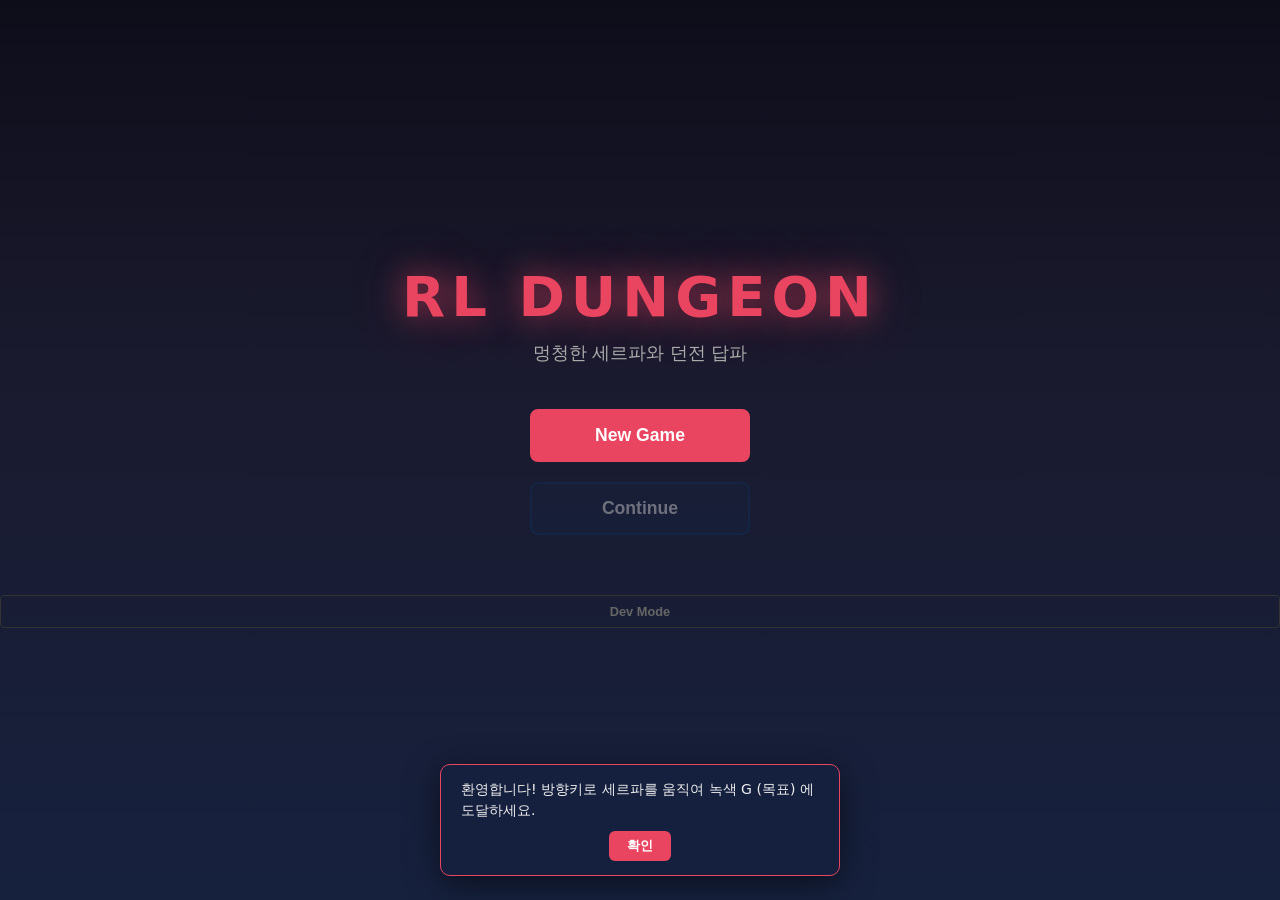
==== web/index.html @ acaccfd2 "Add B-201 mobile fit-to-screen + minimap (large dungeons ≥25) [reviewed] 모바일 (≤700px) 에서 캔버스 viewpor" ====
<!DOCTYPE html>
<html lang="ko">
<head>
    <meta charset="UTF-8">
    <meta name="viewport" content="width=device-width, initial-scale=1.0">
    <title>RL Dungeon - 강화학습 던전</title>
    <link rel="stylesheet" href="css/style.css">
</head>
<body>
    <!-- Title Screen -->
    <div id="screen-title" class="screen active">
        <div class="title-container">
            <div class="title-logo">RL DUNGEON</div>
            <p class="title-subtitle">멍청한 세르파와 던전 답파</p>
            <div class="title-buttons">
                <button id="btn-new-game" class="title-btn title-btn-primary">New Game</button>
                <button id="btn-continue" class="title-btn" disabled>Continue</button>
            </div>
            <button id="btn-dev-mode" class="title-btn-dev">Dev Mode</button>
        </div>
    </div>

    <!-- Guild Hall Screen -->
    <div id="screen-guild" class="screen">
        <div class="guild-container">
            <div class="guild-header">
                <div class="guild-header-top">
                    <span class="guild-title">RL Dungeon</span>
                    <span class="guild-run" id="guild-run">Run #1</span>
                </div>
                <div class="guild-resources">
                    <span class="guild-res guild-gold" id="guild-gold">800G</span>
                    <span class="guild-res guild-food" id="guild-food">50 Food</span>
                    <span class="guild-res guild-hp" id="guild-hp">HP 100/100</span>
                </div>
            </div>
            <nav class="guild-tabs">
                <button class="guild-tab active" data-gtab="quest">Quest</button>
                <button class="guild-tab" data-gtab="party">Party</button>
                <button class="guild-tab" data-gtab="shop">Shop</button>
                <button class="guild-tab" data-gtab="map">Map</button>
            </nav>
            <div class="guild-content">
                <div id="guild-tab-quest" class="guild-tab-panel active"></div>
                <div id="guild-tab-party" class="guild-tab-panel"></div>
                <div id="guild-tab-shop" class="guild-tab-panel"></div>
                <div id="guild-tab-map" class="guild-tab-panel"></div>
            </div>
        </div>
    </div>

    <!-- Dev Mode Screen (existing simulator UI) -->
    <div id="screen-dev" class="screen">
        <div class="container">
        <div class="dev-back-bar">
            <button id="btn-back-to-game" class="btn-back">Back to Game</button>
        </div>

        <header>
            <h1>RL Dungeon</h1>
            <p class="subtitle">강화학습 던전 탐험 — Dev Mode</p>
        </header>

        <nav class="mode-tabs">
            <button class="mode-tab active" data-mode="play">Play</button>
            <button class="mode-tab" data-mode="daily">오늘의 도전</button>
            <button class="mode-tab" data-mode="editor">Editor</button>
        </nav>

        <main>
            <div class="game-area">
                <div class="toast-container" id="toast-container"></div>

                <!-- T2B-2: per-run modifier band (daily-only for MVP) -->
                <div class="modifier-band" id="modifier-band" style="display:none;"></div>

                <canvas id="game-canvas"></canvas>

                <!-- B-201: minimap (mobile only, large dungeons ≥ 25 wide/tall) -->
                <div class="minimap-wrap" id="minimap-wrap" data-active="false">
                    <span class="minimap-label">미니맵</span>
                    <canvas id="minimap-canvas" width="120" height="120"></canvas>
                </div>

                <!-- Step-0 inline hint (B-004): shown until first dungeon clear -->
                <div class="step0-hint" id="step0-hint" style="display:none;">
                    방향키 / WASD 로 세르파를 움직여 녹색 G 에 도달.
                </div>

                <!-- Game Over Overlay -->
                <div class="game-over-overlay" id="game-over-overlay" style="display:none;">
                    <div class="game-over-box">
                        <div class="game-over-title">GAME OVER</div>
                        <div class="game-over-content">
                            <div class="game-over-cause" id="game-over-cause"></div>
                            <div class="game-over-stats" id="game-over-stats"></div>
                            <div class="game-over-note">Q-table is preserved. Your serpas remember everything.</div>
                        </div>
                        <button class="btn-new-run" id="btn-new-run">New Run</button>
                    </div>
                </div>

                <!-- Ending Overlay (C-3) -->
                <div class="ending-overlay" id="ending-overlay" style="display:none;">
                    <div class="ending-box">
                        <div class="ending-title">ALL DUNGEONS CLEARED!</div>
                        <div class="ending-stats" id="ending-stats"></div>
                        <div class="ending-note">Q-tables preserved. Can you beat your record?</div>
                        <button class="btn-new-game-plus" id="btn-new-game-plus">New Game+</button>
                    </div>
                </div>

                <!-- Briefing Overlay (Step 5) -->
                <div class="briefing-overlay" id="briefing-overlay" style="display:none;">
                    <div class="briefing-box">
                        <div class="briefing-title" id="briefing-title"></div>
                        <div class="briefing-chapter" id="briefing-chapter"></div>
                        <div class="briefing-details" id="briefing-details"></div>
                        <div class="briefing-hints" id="briefing-hints"></div>
                        <div class="briefing-provisions" id="briefing-provisions"></div>
                        <div class="briefing-buttons">
                            <button class="btn-briefing-back" id="btn-briefing-back">Back</button>
                            <button class="btn-briefing-deploy" id="btn-briefing-deploy">Deploy</button>
                        </div>
                    </div>
                </div>

                <!-- Map Choice Overlay (B-5) -->
                <div class="map-choice-overlay" id="map-choice-overlay" style="display:none;">
                    <div class="map-choice-box">
                        <div class="map-choice-title">FIRST CLEAR!</div>
                        <div class="map-choice-dungeon" id="map-choice-dungeon"></div>
                        <div class="map-choice-details" id="map-choice-details"></div>
                        <div class="map-choice-buttons">
                            <button class="btn-sell-map" id="btn-sell-map">Sell Map</button>
                            <button class="btn-keep-map" id="btn-keep-map">Keep Map</button>
                        </div>
                    </div>
                </div>

                <div class="dpad-container" id="dpad-container">
                    <div class="dpad">
                        <button class="dpad-btn dpad-up" data-action="0">&#9650;</button>
                        <button class="dpad-btn dpad-left" data-action="2">&#9664;</button>
                        <button class="dpad-btn dpad-center"></button>
                        <button class="dpad-btn dpad-right" data-action="3">&#9654;</button>
                        <button class="dpad-btn dpad-down" data-action="1">&#9660;</button>
                    </div>
                </div>

                <div class="game-ui">
                    <div class="food-warning" id="food-warning" style="display:none;">No food! Your serpa is starving!</div>
                    <div class="stats" id="stats-panel">
                        <div class="stat" data-priority="extra">
                            <span class="stat-label">Run</span>
                            <span class="stat-value run-value" id="run-text">#1</span>
                        </div>
                        <div class="stat" data-priority="core">
                            <span class="stat-label">Gold</span>
                            <span class="stat-value gold-value" id="gold-text">500</span>
                        </div>
                        <div class="stat" data-priority="extra" id="food-stat" style="display:none;">
                            <span class="stat-label">Food</span>
                            <span class="stat-value food-value" id="food-text">0</span>
                        </div>
                        <div class="stat" data-priority="core">
                            <span class="stat-label">HP</span>
                            <div class="hp-bar">
                                <div class="hp-fill" id="hp-fill"></div>
                            </div>
                            <span class="stat-value" id="hp-text">100/100</span>
                        </div>
                        <div class="stat" data-priority="core">
                            <span class="stat-label">Steps</span>
                            <span class="stat-value" id="steps-text">0</span>
                        </div>
                        <div class="stat" data-priority="extra">
                            <span class="stat-label">Reward</span>
                            <span class="stat-value" id="reward-text">0.0</span>
                        </div>
                        <div class="stat" data-priority="extra" id="clear-rate-stat" style="display:none;">
                            <span class="stat-label">Clear Rate</span>
                            <span class="stat-value" id="clear-rate-text">-</span>
                        </div>
                        <button type="button" class="stats-toggle" id="stats-toggle" aria-expanded="false">더보기</button>
                    </div>

                    <div class="message" id="message"></div>

                    <!-- B-106: 상시 success-rate sparkline (RL 양념의 시각 시그니처, D-4 근거 4) -->
                    <div class="sparkline-wrap" id="sparkline-wrap">
                        <span class="sparkline-label">학습 성공률</span>
                        <canvas id="sparkline-canvas" width="240" height="28"></canvas>
                        <span class="sparkline-value" id="sparkline-value">—</span>
                    </div>
                </div>
            </div>

            <div class="controls">
                <div class="control-section">
                    <h3>캐릭터</h3>
                    <div class="character-grid">
                        <button class="char-card active" data-char="qkun">
                            <span class="char-name">Q군</span>
                            <span class="char-algo">Q-Learning</span>
                        </button>
                        <button class="char-card" data-char="scout">
                            <span class="char-name">스카우트</span>
                            <span class="char-algo">Local Q</span>
                        </button>
                        <button class="char-card" data-char="sarsa">
                            <span class="char-name">사르사</span>
                            <span class="char-algo">SARSA</span>
                        </button>
                        <button class="char-card" data-char="monte">
                            <span class="char-name">몬테</span>
                            <span class="char-algo">Monte Carlo</span>
                        </button>
                        <button class="char-card" data-char="tracer">
                            <span class="char-name">트레이서</span>
                            <span class="char-algo">SARSA(λ)</span>
                        </button>
                        <button class="char-card" data-char="dyna">
                            <span class="char-name">다이나</span>
                            <span class="char-algo">Dyna-Q</span>
                        </button>
                        <button class="char-card" data-char="gradi">
                            <span class="char-name">그래디</span>
                            <span class="char-algo">REINFORCE</span>
                        </button>
                        <button class="char-card" data-char="critic">
                            <span class="char-name">크리틱</span>
                            <span class="char-algo">Actor-Critic</span>
                        </button>
                        <button class="char-card" data-char="qvkun">
                            <span class="char-name">QV군</span>
                            <span class="char-algo">QV-Learning</span>
                        </button>
                        <button class="char-card" data-char="acla">
                            <span class="char-name">아클라</span>
                            <span class="char-algo">ACLA</span>
                        </button>
                        <button class="char-card" data-char="ensemble">
                            <span class="char-name">앙상블</span>
                            <span class="char-algo">Ensemble</span>
                        </button>
                        <button class="char-card" data-char="exsa">
                            <span class="char-name">에크사</span>
                            <span class="char-algo">Exp SARSA</span>
                        </button>
                        <button class="char-card" data-char="doubleq">
                            <span class="char-name">더블Q</span>
                            <span class="char-algo">Double Q</span>
                        </button>
                        <button class="char-card" data-char="treeback">
                            <span class="char-name">트리백</span>
                            <span class="char-algo">Tree Backup</span>
                        </button>
                        <button class="char-card" data-char="sweeper">
                            <span class="char-name">스위퍼</span>
                            <span class="char-algo">Pri. Sweep</span>
                        </button>
                    </div>
                    <p class="character-desc" id="character-desc">
                        좌표를 외워서 학습합니다. 던전별 전문가.
                    </p>
                </div>

                <div class="control-section" id="stats-section">
                    <h3>세르파 현황</h3>
                    <div class="stats-list"></div>
                </div>

                <div class="control-section">
                    <h3>던전</h3>
                    <select id="dungeon-select" style="display:none;">
                        <option value="level_01_easy">Lv.1 Tutorial</option>
                        <option value="level_02_trap">Lv.2 First Trap</option>
                        <option value="level_03_maze">Lv.3 Maze</option>
                        <option value="level_04_pit">Lv.4 Pit Danger</option>
                        <option value="level_05_gold">Lv.5 Gold Rush</option>
                        <option value="level_06_risk">Lv.6 Risk & Reward</option>
                        <option value="level_07_gauntlet">Lv.7 Gauntlet</option>
                        <option value="level_08_deadly">Lv.8 Deadly Maze</option>
                        <option value="level_09_treasure">Lv.9 Treasure Hunt</option>
                        <option value="level_10_final">Lv.10 Final</option>
                        <option value="level_11_hp_test">Lv.11 HP Test</option>
                        <option value="level_12_hp_gauntlet">Lv.12 HP Gauntlet</option>
                        <option value="level_13_cliff">Lv.13 Cliff Walk</option>
                        <option value="level_14_long_hall">Lv.14 Long Hall</option>
                        <option value="level_15_multi_room">Lv.15 Multi Room</option>
                        <option value="level_16_open_field">Lv.16 Open Field</option>
                        <option value="level_17_two_paths">Lv.17 Two Paths</option>
                        <option value="level_18_dead_end">Lv.18 Dead End Labyrinth</option>
                        <option value="level_19_bridge">Lv.19 Narrow Bridge</option>
                        <option value="level_24_paper_maze">Lv.24 Paper Maze</option>
                        <option value="level_25_paper_hard">Lv.25 Paper Maze+</option>
                        <option value="level_26_frozen_lake">Lv.26 Frozen Lake ❄️</option>
                        <option value="level_27_ice_maze">Lv.27 Ice Maze ❄️</option>
                        <option value="level_28_frozen_cliff">Lv.28 Frozen Cliff ❄️</option>
                        <option value="level_29_big_maze">Lv.29 Big Maze (25×25)</option>
                        <option value="level_30_generated_cave">Lv.30 Cave (50×50)</option>
                        <option value="level_31_generated_rooms">Lv.31 Rooms (50×50)</option>
                    </select>
                    <div class="dungeon-map-container" id="dungeon-map"></div>
                    <button id="btn-reset">초기화 (R)</button>
                    <div class="hint-area" id="hint-area"></div>
                </div>

                <div class="control-section" id="provisions-section">
                    <h3>보급</h3>
                    <div class="provisions-controls">
                        <span class="speed-label">식량:</span>
                        <input type="number" id="food-amount" class="size-input" value="50" min="1" max="9999">
                        <span class="speed-label provisions-cost" id="food-cost">(50G)</span>
                        <button class="btn-small btn-buy-food" id="btn-buy-food">구매</button>
                    </div>
                    <div class="provisions-info" id="provisions-info"></div>
                    <div class="item-shop" id="item-shop">
                        <span class="speed-label">아이템:</span>
                        <button class="btn-small btn-buy-item" data-item="escape_rope">탈출 로프 100G</button>
                        <button class="btn-small btn-buy-item" data-item="defense_contract">방어 계약 150G</button>
                        <button class="btn-small btn-buy-item" data-item="trap_nullify">함정 무효 200G</button>
                    </div>
                    <div class="inventory-display" id="inventory-display"></div>
                </div>

                <div class="control-section" id="farming-section">
                    <h3>파밍</h3>
                    <div id="farming-list"></div>
                </div>

                <div class="control-section" id="training-section">
                    <h3>AI 학습</h3>
                    <div class="speed-buttons" id="speed-buttons">
                        <span class="speed-label">속도:</span>
                        <button class="btn-speed active" data-speed="1">1x</button>
                        <button class="btn-speed" data-speed="2">2x</button>
                        <button class="btn-speed" data-speed="3">3x</button>
                        <button class="btn-speed" data-speed="0">즉시</button>
                    </div>
                    <div class="train-mode-select">
                        <span class="speed-label">모드:</span>
                        <select id="train-mode">
                            <option value="until_success">성공까지</option>
                            <option value="continuous">계속</option>
                        </select>
                    </div>
                    <div class="train-buttons">
                        <button id="btn-start-train" class="btn-train">학습 시작</button>
                        <button id="btn-stop-train" class="btn-stop" disabled>정지</button>
                    </div>
                    <div class="train-progress" id="train-progress" style="display: none;">
                        <div class="progress-bar">
                            <div class="progress-fill" id="progress-fill"></div>
                        </div>
                        <div class="progress-text" id="progress-text">0%</div>
                    </div>
                    <div class="train-stats" id="train-stats"></div>
                </div>

                <div class="control-section" id="gamemode-section">
                    <h3>게임 모드</h3>
                    <label class="checkbox-label">
                        <input type="checkbox" id="fog-of-war" checked> 전장의 안개
                    </label>
                    <label class="checkbox-label">
                        <input type="checkbox" id="sound-toggle" checked> 소리
                    </label>
                </div>

                <div class="control-section" id="visualization-section">
                    <h3>시각화</h3>
                    <label class="checkbox-label">
                        <input type="checkbox" id="show-qvalues" checked> Q값 보기
                    </label>
                    <label class="checkbox-label">
                        <input type="checkbox" id="show-policy"> 정책 보기
                    </label>
                </div>

                <div class="control-section" id="controls-section">
                    <h3>조작</h3>
                    <div class="key-hints">
                        <span class="key">↑↓←→</span> 이동
                    </div>
                </div>

                <div class="control-section">
                    <h3>범례</h3>
                    <div class="legend">
                        <div class="legend-item"><span class="tile-preview start"></span> 시작</div>
                        <div class="legend-item"><span class="tile-preview goal"></span> 목표 (+100)</div>
                        <div class="legend-item"><span class="tile-preview trap"></span> 함정 (-10 HP)</div>
                        <div class="legend-item"><span class="tile-preview heal"></span> 회복 (+10 HP)</div>
                        <div class="legend-item"><span class="tile-preview pit"></span> 구덩이 (즉사)</div>
                        <div class="legend-item"><span class="tile-preview gold"></span> 골드 (+10)</div>
                        <div class="legend-item"><span class="tile-preview monster"></span> 몬스터 (-30 HP)</div>
                        <div class="legend-item"><span class="tile-preview wall"></span> 벽</div>
                    </div>
                </div>
            </div>

            <div class="controls editor-controls" id="editor-controls" style="display: none;">
                <nav class="editor-subtabs">
                    <button class="editor-subtab active" data-subtab="stage">Stage</button>
                    <button class="editor-subtab" data-subtab="dungeon">Dungeon</button>
                </nav>

                <!-- ===== Stage Panel (Tile Editor) ===== -->
                <div class="editor-panel" id="stage-panel">
                    <div class="control-section">
                        <h3>Grid Size</h3>
                        <div class="size-controls">
                            <label class="size-label">W: <input type="number" id="grid-width" class="size-input" value="7" min="3" max="25"></label>
                            <label class="size-label">H: <input type="number" id="grid-height" class="size-input" value="7" min="3" max="25"></label>
                            <button class="btn-small" id="btn-apply-size">Apply</button>
                        </div>
                    </div>

                    <div class="control-section">
                        <h3>Tile Palette</h3>
                        <div class="tile-palette" id="tile-palette">
                            <!-- Generated dynamically by JS -->
                        </div>
                    </div>

                    <div class="control-section">
                        <h3>Tools</h3>
                        <div class="tool-buttons">
                            <button class="btn-tool active" data-tool="brush">Brush</button>
                            <button class="btn-tool" data-tool="eraser">Eraser</button>
                            <button class="btn-tool" data-tool="fill">Fill</button>
                        </div>
                    </div>

                    <div class="control-section">
                        <h3>Actions</h3>
                        <div class="action-buttons">
                            <button class="btn-small btn-action" id="btn-undo">Undo</button>
                            <button class="btn-small btn-action" id="btn-redo">Redo</button>
                            <button class="btn-small btn-action" id="btn-clear">Clear</button>
                            <button class="btn-small btn-action btn-validate" id="btn-validate">Validate</button>
                        </div>
                    </div>

                    <div class="control-section">
                        <h3>Stage Library</h3>
                        <div class="save-controls">
                            <input type="text" id="dungeon-name-input" class="dungeon-name-input" placeholder="Stage name...">
                            <button class="btn-small btn-save" id="btn-save-dungeon">Save</button>
                        </div>
                        <div class="load-controls">
                            <select id="custom-dungeon-select">
                                <option value="">-- Select --</option>
                            </select>
                            <div class="load-buttons">
                                <button class="btn-small" id="btn-load-dungeon">Load</button>
                                <button class="btn-small btn-danger-small" id="btn-delete-dungeon">Delete</button>
                            </div>
                        </div>
                    </div>

                    <div class="control-section">
                        <button class="btn-play-dungeon" id="btn-play-dungeon">Play This Stage</button>
                    </div>

                    <div class="control-section" id="quick-test-section">
                        <h3>Quick Test</h3>
                        <div class="quick-test-char-select">
                            <span class="speed-label">Character:</span>
                            <select id="qt-character">
                                <option value="qkun">Q군 (Q-Learning)</option>
                                <option value="scout">스카우트 (Local Q)</option>
                                <option value="sarsa">사르사 (SARSA)</option>
                                <option value="monte">몬테 (Monte Carlo)</option>
                                <option value="tracer">트레이서 (SARSA(λ))</option>
                                <option value="dyna">다이나 (Dyna-Q)</option>
                                <option value="gradi">그래디 (REINFORCE)</option>
                                <option value="critic">크리틱 (Actor-Critic)</option>
                                <option value="qvkun">QV군 (QV-Learning)</option>
                                <option value="acla">아클라 (ACLA)</option>
                                <option value="ensemble">앙상블 (Ensemble)</option>
                                <option value="exsa">에크사 (Exp SARSA)</option>
                                <option value="doubleq">더블Q (Double Q)</option>
                                <option value="treeback">트리백 (Tree Backup)</option>
                                <option value="sweeper">스위퍼 (Pri. Sweep)</option>
                            </select>
                        </div>
                        <div class="quick-test-episodes">
                            <span class="speed-label">Episodes:</span>
                            <select id="qt-episodes">
                                <option value="500">500</option>
                                <option value="1000" selected>1000</option>
                                <option value="3000">3000</option>
                                <option value="5000">5000</option>
                            </select>
                        </div>
                        <div class="quick-test-buttons">
                            <button class="btn-train" id="btn-quick-test">Quick Test</button>
                            <button class="btn-stop" id="btn-quick-test-stop" disabled>Stop</button>
                        </div>
                        <div class="quick-test-progress" id="qt-progress" style="display: none;">
                            <div class="progress-bar">
                                <div class="progress-fill" id="qt-progress-fill"></div>
                            </div>
                            <div class="progress-text" id="qt-progress-text"></div>
                        </div>
                        <div class="quick-test-results" id="qt-results"></div>
                        <label class="checkbox-label">
                            <input type="checkbox" id="qt-show-policy"> Show learned policy
                        </label>
                    </div>

                    <div class="control-section">
                        <h3>Shortcuts</h3>
                        <div class="key-hints">
                            <span class="key">0-8</span> Select tile<br>
                            <span class="key">Ctrl+Z</span> Undo<br>
                            <span class="key">Ctrl+Y</span> Redo<br>
                            <span class="key">Right-click</span> Erase
                        </div>
                    </div>
                </div>

                <!-- ===== Dungeon Panel (Dungeon Composer) ===== -->
                <div class="editor-panel" id="dungeon-panel" style="display: none;">
                    <div class="control-section">
                        <h3>Dungeon Composer</h3>
                        <input type="text" id="dungeon-composer-name" class="dungeon-name-input" placeholder="Dungeon name...">
                    </div>

                    <div class="control-section">
                        <h3>Floors</h3>
                        <div id="dungeon-floor-list" class="dungeon-floor-list">
                            <!-- Dynamic floor slots -->
                        </div>
                        <button class="btn-small btn-add-floor" id="btn-add-floor">+ Add Floor</button>
                    </div>

                    <div class="control-section">
                        <h3>Rules</h3>
                        <label class="checkbox-label">
                            <input type="checkbox" id="dungeon-hp-carry" checked> HP Carry Over
                        </label>
                        <label class="checkbox-label">
                            <input type="checkbox" id="dungeon-gold-on-clear" checked> Gold on Clear Only
                        </label>
                    </div>

                    <div class="control-section">
                        <div class="save-controls">
                            <button class="btn-small btn-save" id="btn-save-dungeon-comp" style="width:100%">Save Dungeon</button>
                        </div>
                        <div class="load-controls">
                            <select id="dungeon-comp-select">
                                <option value="">-- Select Dungeon --</option>
                            </select>
                            <div class="load-buttons">
                                <button class="btn-small" id="btn-load-dungeon-comp">Load</button>
                                <button class="btn-small btn-danger-small" id="btn-delete-dungeon-comp">Delete</button>
                            </div>
                        </div>
                    </div>

                    <div class="control-section">
                        <button class="btn-play-dungeon" id="btn-play-dungeon-comp">Play This Dungeon</button>
                    </div>
                </div>

                <div class="control-section">
                    <div class="editor-message" id="editor-message"></div>
                </div>
            </div>

            <!-- T2B-1: Daily challenge mode panel -->
            <div class="controls daily-controls" id="daily-controls" style="display: none;">
                <div class="control-section daily-intro">
                    <h3>오늘의 도전</h3>
                    <div class="daily-meta">
                        <div class="daily-date-row">
                            <span class="daily-label">날짜</span>
                            <span class="daily-date" id="daily-date">—</span>
                        </div>
                        <div class="daily-seed-row">
                            <span class="daily-label">시드</span>
                            <span class="daily-seed" id="daily-seed">—</span>
                        </div>
                        <div class="daily-modifiers-row" id="daily-modifiers-row" style="display:none;">
                            <span class="daily-label">모디파이어</span>
                            <span class="daily-modifiers" id="daily-modifiers">—</span>
                        </div>
                        <!-- T2B-2: two_only character pool -->
                        <div class="daily-pool-row" id="daily-pool-row" style="display:none;">
                            <span class="daily-label">사용 가능</span>
                            <div class="daily-character-pool" id="daily-character-pool"></div>
                        </div>
                    </div>
                    <p class="daily-desc">매일 같은 시드. 어제의 자신과 겨룬다.</p>
                </div>

                <div class="control-section daily-actions">
                    <button id="btn-daily-start" class="btn-daily-start">도전</button>
                    <button id="btn-daily-retry" class="btn-daily-retry" style="display:none;">다시 도전</button>
                </div>

                <div class="control-section daily-yesterday" id="daily-yesterday" style="display:none;">
                    <h3>어제 기록</h3>
                    <div class="daily-yesterday-content" id="daily-yesterday-content">—</div>
                </div>

                <div class="control-section daily-today" id="daily-today" style="display:none;">
                    <h3>오늘 기록</h3>
                    <div class="daily-today-content" id="daily-today-content">—</div>
                </div>

                <div class="control-section daily-week" id="daily-week" style="display:none;">
                    <h3>최근 7일</h3>
                    <div class="daily-week-content" id="daily-week-content"></div>
                </div>
            </div>
        </main>

        <footer>
            <p>Arrow keys to move | R to reset | Reach the green goal!</p>
        </footer>
        </div>
    </div><!-- /screen-dev -->

    <script type="module" src="js/main.js"></script>
</body>
</html>
---- web/css/style.css ----
/* RL Dungeon - Styles */

* {
    margin: 0;
    padding: 0;
    box-sizing: border-box;
}

:root {
    --bg-primary: #1a1a2e;
    --bg-secondary: #16213e;
    --bg-tertiary: #0f3460;
    --accent: #e94560;
    --text-primary: #eee;
    --text-secondary: #aaa;
    --success: #4ade80;
    --warning: #fbbf24;
    --danger: #ef4444;
    --heal: #f472b6;
}

body {
    font-family: 'Segoe UI', system-ui, sans-serif;
    background: var(--bg-primary);
    color: var(--text-primary);
    min-height: 100vh;
}

.container {
    max-width: 1000px;
    margin: 0 auto;
    padding: 20px;
}

/* Header */
header {
    text-align: center;
    margin-bottom: 30px;
}

header h1 {
    font-size: 2.5rem;
    color: var(--accent);
    text-shadow: 0 0 20px rgba(233, 69, 96, 0.5);
}

.subtitle {
    color: var(--text-secondary);
    margin-top: 5px;
}

/* Main Layout */
main {
    display: flex;
    gap: 30px;
    flex-wrap: wrap;
    justify-content: center;
}

/* Game Area */
.game-area {
    position: relative;
    background: var(--bg-secondary);
    border-radius: 12px;
    padding: 20px;
    box-shadow: 0 4px 20px rgba(0, 0, 0, 0.3);
}

#game-canvas {
    display: block;
    background: #000;
    border-radius: 8px;
}

/* Game UI */
.game-ui {
    margin-top: 15px;
}

.stats {
    display: flex;
    gap: 20px;
    flex-wrap: wrap;
    align-items: center;
}

.stat {
    display: flex;
    align-items: center;
    gap: 8px;
}

/* B-204: mobile-only toggle for extra stats (Run / Reward / Food / Clear Rate).
   Desktop: button hidden, all stats shown. Mobile: only core stats (HP / Gold /
   Steps) shown by default; button reveals the rest. */
.stats-toggle {
    display: none;
    padding: 4px 10px;
    background: transparent;
    color: var(--text-secondary);
    border: 1px solid var(--border-color);
    border-radius: 4px;
    font-size: 0.85rem;
    cursor: pointer;
}
.stats-toggle:hover { color: var(--text-primary); }

.stat-label {
    color: var(--text-secondary);
    font-size: 0.9rem;
    min-width: 50px;
}

.stat-value {
    font-weight: bold;
    font-family: monospace;
    font-size: 1.1rem;
}

/* HP Bar */
.hp-bar {
    width: 100px;
    height: 12px;
    background: var(--bg-primary);
    border-radius: 6px;
    overflow: hidden;
}

.hp-fill {
    height: 100%;
    width: 100%;
    background: linear-gradient(90deg, var(--danger), var(--success));
    transition: width 0.3s ease;
}

/* Message */
.message {
    margin-top: 10px;
    padding: 8px 12px;
    background: var(--bg-tertiary);
    border-radius: 6px;
    font-size: 0.95rem;
    min-height: 36px;
    display: flex;
    align-items: center;
}

.message.success {
    background: rgba(74, 222, 128, 0.2);
    color: var(--success);
}

.message.danger {
    background: rgba(239, 68, 68, 0.2);
    color: var(--danger);
}

.message.warning {
    background: rgba(251, 191, 36, 0.2);
    color: var(--warning);
}

/* Controls Panel */
.controls {
    background: var(--bg-secondary);
    border-radius: 12px;
    padding: 20px;
    min-width: 200px;
    box-shadow: 0 4px 20px rgba(0, 0, 0, 0.3);
}

.control-section {
    margin-bottom: 20px;
}

.control-section:last-child {
    margin-bottom: 0;
}

.control-section h3 {
    color: var(--accent);
    font-size: 0.9rem;
    text-transform: uppercase;
    letter-spacing: 1px;
    margin-bottom: 10px;
}

/* Select & Button */
select, button {
    width: 100%;
    padding: 10px 12px;
    border: none;
    border-radius: 6px;
    font-size: 0.95rem;
    cursor: pointer;
    margin-bottom: 8px;
}

select {
    background: var(--bg-tertiary);
    color: var(--text-primary);
}

select option:disabled {
    color: #666;
    font-style: italic;
}

select option {
    padding: 8px;
}

button {
    background: var(--accent);
    color: white;
    font-weight: bold;
    transition: transform 0.1s, box-shadow 0.1s;
}

button:hover {
    transform: translateY(-2px);
    box-shadow: 0 4px 12px rgba(233, 69, 96, 0.4);
}

button:active {
    transform: translateY(0);
}

.btn-train {
    background: #3b82f6;
}

.btn-train:hover {
    box-shadow: 0 4px 12px rgba(59, 130, 246, 0.4);
}

.btn-secondary {
    background: var(--bg-tertiary);
    color: var(--text-primary);
}

.btn-secondary:hover:not(:disabled) {
    background: #1e3a5f;
    box-shadow: 0 4px 12px rgba(0, 0, 0, 0.3);
}

.btn-secondary:disabled {
    opacity: 0.5;
    cursor: not-allowed;
    transform: none;
}

/* Training Progress */
.train-progress {
    margin-top: 10px;
}

.progress-bar {
    width: 100%;
    height: 8px;
    background: var(--bg-primary);
    border-radius: 4px;
    overflow: hidden;
}

.progress-fill {
    height: 100%;
    width: 0%;
    background: linear-gradient(90deg, #3b82f6, #22c55e);
    transition: width 0.2s;
}

.progress-text {
    font-size: 0.8rem;
    color: var(--text-secondary);
    margin-top: 4px;
    text-align: center;
}

.train-stats {
    font-size: 0.8rem;
    color: var(--text-secondary);
    margin-top: 8px;
    line-height: 1.5;
}

/* Checkbox */
.checkbox-label {
    display: flex;
    align-items: center;
    gap: 8px;
    cursor: pointer;
    padding: 6px 0;
    font-size: 0.9rem;
    color: var(--text-secondary);
}

.checkbox-label input[type="checkbox"] {
    width: 16px;
    height: 16px;
    cursor: pointer;
}

.checkbox-label:hover {
    color: var(--text-primary);
}

/* Key Hints */
.key-hints {
    color: var(--text-secondary);
    font-size: 0.9rem;
}

.key {
    display: inline-block;
    background: var(--bg-tertiary);
    padding: 4px 8px;
    border-radius: 4px;
    font-family: monospace;
    margin-right: 5px;
}

/* Legend */
.legend {
    display: flex;
    flex-direction: column;
    gap: 8px;
}

.legend-item {
    display: flex;
    align-items: center;
    gap: 8px;
    font-size: 0.85rem;
    color: var(--text-secondary);
}

.tile-preview {
    width: 20px;
    height: 20px;
    border-radius: 4px;
}

.tile-preview.start { background: #3b82f6; }
.tile-preview.goal { background: #22c55e; }
.tile-preview.trap { background: #ef4444; }
.tile-preview.heal { background: #f472b6; }
.tile-preview.pit { background: #18181b; border: 1px solid #333; }
.tile-preview.gold { background: #fbbf24; }
.tile-preview.monster { background: #9333ea; }
.tile-preview.wall { background: #374151; }

/* Character Grid */
.character-grid {
    display: grid;
    grid-template-columns: 1fr 1fr;
    gap: 4px;
}

.char-card {
    display: flex;
    flex-direction: column;
    align-items: center;
    padding: 6px 4px;
    font-size: 0.75rem;
    background: var(--bg-tertiary);
    color: var(--text-secondary);
    margin-bottom: 0;
    border: 2px solid transparent;
    border-radius: 6px;
    cursor: pointer;
    transition: background 0.15s, border-color 0.15s, color 0.15s;
    min-height: 44px;
}

.char-card .char-name {
    font-weight: bold;
    font-size: 0.8rem;
    line-height: 1.2;
}

.char-card .char-algo {
    font-size: 0.65rem;
    opacity: 0.7;
    margin-top: 1px;
}

.char-card.active {
    background: var(--accent);
    color: white;
    border-color: #ff6b81;
}

.char-card.active .char-algo {
    opacity: 0.9;
}

.char-card:hover {
    transform: none;
    box-shadow: none;
    background: #1e3a5f;
    color: var(--text-primary);
}

.char-card.active:hover {
    background: #d63851;
}

.character-desc {
    font-size: 0.8rem;
    color: var(--text-secondary);
    margin-top: 8px;
    line-height: 1.4;
    font-style: italic;
}

/* Gold display */
.gold-value {
    color: #fbbf24 !important;
    text-shadow: 0 0 8px rgba(251, 191, 36, 0.5);
}

/* Footer */
footer {
    text-align: center;
    margin-top: 30px;
    color: var(--text-secondary);
    font-size: 0.9rem;
}

/* Speed Buttons */
.speed-buttons {
    display: flex;
    align-items: center;
    gap: 4px;
    margin-bottom: 8px;
    flex-wrap: wrap;
}

.speed-label {
    color: var(--text-secondary);
    font-size: 0.85rem;
    margin-right: 4px;
}

.btn-speed {
    width: auto;
    padding: 5px 10px;
    font-size: 0.8rem;
    background: var(--bg-tertiary);
    color: var(--text-secondary);
    margin-bottom: 0;
    border: 1px solid transparent;
}

.btn-speed.active {
    background: #3b82f6;
    color: white;
    border-color: #60a5fa;
}

.btn-speed:hover {
    transform: none;
    box-shadow: none;
    background: #1e3a5f;
    color: var(--text-primary);
}

.btn-speed.active:hover {
    background: #2563eb;
}

/* Train Mode Select */
.train-mode-select {
    display: flex;
    align-items: center;
    gap: 4px;
    margin-bottom: 8px;
}

.train-mode-select select {
    flex: 1;
    margin-bottom: 0;
    padding: 5px 8px;
    font-size: 0.85rem;
}

/* Train Buttons */
.train-buttons {
    display: flex;
    gap: 6px;
}

.train-buttons button {
    flex: 1;
    margin-bottom: 0;
}

.btn-stop {
    background: #dc2626;
    color: white;
    font-weight: bold;
}

.btn-stop:hover:not(:disabled) {
    box-shadow: 0 4px 12px rgba(220, 38, 38, 0.4);
}

.btn-stop:disabled {
    opacity: 0.5;
    cursor: not-allowed;
    transform: none;
}

/* D-Pad */
.dpad-container {
    display: none;
    justify-content: center;
    margin-top: 12px;
}

.dpad {
    display: grid;
    grid-template-columns: 50px 50px 50px;
    grid-template-rows: 50px 50px 50px;
    gap: 4px;
}

.dpad-btn {
    width: 50px;
    height: 50px;
    padding: 0;
    margin: 0;
    display: flex;
    align-items: center;
    justify-content: center;
    font-size: 1.4rem;
    background: var(--bg-tertiary);
    color: var(--text-primary);
    border: 1px solid #334155;
    border-radius: 8px;
    user-select: none;
    -webkit-user-select: none;
    touch-action: manipulation;
}

.dpad-btn:hover {
    transform: none;
    box-shadow: none;
}

.dpad-btn:active {
    background: var(--accent);
    transform: scale(0.95);
}

.dpad-center {
    background: transparent;
    border: none;
    cursor: default;
}

.dpad-center:active {
    background: transparent;
    transform: none;
}

.dpad-up    { grid-column: 2; grid-row: 1; }
.dpad-left  { grid-column: 1; grid-row: 2; }
.dpad-center{ grid-column: 2; grid-row: 2; }
.dpad-right { grid-column: 3; grid-row: 2; }
.dpad-down  { grid-column: 2; grid-row: 3; }

/* Responsive */
@media (max-width: 700px) {
    main {
        flex-direction: column;
        align-items: center;
    }

    .controls {
        width: 100%;
        max-width: 400px;
    }

    .dpad-container {
        display: flex;
    }

    /* B-204: collapse extra stats by default on mobile */
    .stats:not(.expanded) .stat[data-priority="extra"] { display: none; }
    .stats-toggle { display: inline-block; }

    /* B-201: fit canvas to viewport. min-width:0 unlocks flex shrink past
       canvas intrinsic width; box-sizing keeps padding inside max-width. */
    .game-area {
        max-width: 100%;
        min-width: 0;
        box-sizing: border-box;
    }
    #game-canvas {
        max-width: 100%;
        height: auto;
    }

    /* B-201: minimap revealed when JS marks the wrap active (large dungeons) */
    .minimap-wrap[data-active="true"] { display: inline-flex; }
}

/* B-201: minimap default state (hidden on desktop and small dungeons) */
.minimap-wrap {
    display: none;
    align-items: center;
    gap: 8px;
    margin-top: 10px;
    padding: 6px 10px;
    background: var(--bg-tertiary, #1a1a1a);
    border-radius: 6px;
}
.minimap-label {
    color: var(--text-secondary);
    font-size: 0.85rem;
}
#minimap-canvas {
    display: block;
    background: #000;
    border-radius: 4px;
    image-rendering: pixelated;
}

/* Also show D-pad on touch devices */
@media (pointer: coarse) {
    .dpad-container {
        display: flex;
    }
}

/* ========== Mode Tabs ========== */
.mode-tabs {
    display: flex;
    justify-content: center;
    gap: 0;
    margin-bottom: 20px;
}

.mode-tab {
    width: auto;
    padding: 10px 32px;
    font-size: 1rem;
    font-weight: bold;
    background: var(--bg-tertiary);
    color: var(--text-secondary);
    border: 2px solid #334155;
    margin-bottom: 0;
    cursor: pointer;
    transition: background 0.15s, color 0.15s;
}

.mode-tab:first-child {
    border-radius: 8px 0 0 8px;
    border-right: 1px solid #334155;
}

.mode-tab:last-child {
    border-radius: 0 8px 8px 0;
    border-left: 1px solid #334155;
}

.mode-tab.active {
    background: var(--accent);
    color: white;
    border-color: var(--accent);
}

.mode-tab:hover {
    transform: none;
    box-shadow: none;
    background: #1e3a5f;
    color: var(--text-primary);
}

.mode-tab.active:hover {
    background: #d63851;
}

/* ========== Editor Mode Toggle ========== */
body.editor-mode .game-ui,
body.editor-mode .dpad-container {
    display: none !important;
}

/* ========== Editor Controls ========== */
.editor-controls .control-section {
    margin-bottom: 16px;
}

/* Grid Size */
.size-controls {
    display: flex;
    align-items: center;
    gap: 8px;
    flex-wrap: wrap;
}

.size-label {
    display: flex;
    align-items: center;
    gap: 4px;
    font-size: 0.85rem;
    color: var(--text-secondary);
}

.size-input {
    width: 54px;
    padding: 5px 6px;
    background: var(--bg-tertiary);
    color: var(--text-primary);
    border: 1px solid #334155;
    border-radius: 4px;
    font-size: 0.9rem;
    text-align: center;
}

.size-input:focus {
    outline: none;
    border-color: var(--accent);
}

/* Tile Palette */
.tile-palette {
    display: grid;
    grid-template-columns: 1fr 1fr 1fr;
    gap: 4px;
}

.palette-tile {
    display: flex;
    align-items: center;
    gap: 6px;
    padding: 6px 8px;
    background: var(--bg-tertiary);
    border: 2px solid transparent;
    border-radius: 6px;
    cursor: pointer;
    font-size: 0.72rem;
    color: var(--text-secondary);
    margin-bottom: 0;
    min-height: 36px;
    transition: border-color 0.15s, background 0.15s;
}

.palette-tile:hover {
    transform: none;
    box-shadow: none;
    background: #1e3a5f;
    color: var(--text-primary);
}

.palette-tile.active {
    border-color: var(--accent);
    background: rgba(233, 69, 96, 0.15);
    color: var(--text-primary);
}

.palette-color {
    width: 16px;
    height: 16px;
    border-radius: 3px;
    flex-shrink: 0;
}

.palette-label {
    white-space: nowrap;
    overflow: hidden;
    text-overflow: ellipsis;
}

/* Tool Buttons */
.tool-buttons {
    display: flex;
    gap: 4px;
}

.btn-tool {
    flex: 1;
    padding: 7px 6px;
    font-size: 0.8rem;
    background: var(--bg-tertiary);
    color: var(--text-secondary);
    margin-bottom: 0;
    border: 1px solid transparent;
}

.btn-tool.active {
    background: #3b82f6;
    color: white;
    border-color: #60a5fa;
}

.btn-tool:hover {
    transform: none;
    box-shadow: none;
    background: #1e3a5f;
    color: var(--text-primary);
}

.btn-tool.active:hover {
    background: #2563eb;
}

/* Action Buttons */
.action-buttons {
    display: grid;
    grid-template-columns: 1fr 1fr;
    gap: 4px;
}

.btn-small {
    width: auto;
    padding: 6px 10px;
    font-size: 0.8rem;
    background: var(--bg-tertiary);
    color: var(--text-secondary);
    margin-bottom: 0;
    border: 1px solid #334155;
}

.btn-small:hover {
    transform: none;
    box-shadow: none;
    background: #1e3a5f;
    color: var(--text-primary);
}

.btn-validate {
    background: #3b82f6;
    color: white;
    border-color: #3b82f6;
}

.btn-validate:hover {
    background: #2563eb;
}

/* Save / Load */
.save-controls {
    display: flex;
    gap: 4px;
    margin-bottom: 8px;
}

.dungeon-name-input {
    flex: 1;
    padding: 6px 8px;
    background: var(--bg-tertiary);
    color: var(--text-primary);
    border: 1px solid #334155;
    border-radius: 4px;
    font-size: 0.85rem;
}

.dungeon-name-input:focus {
    outline: none;
    border-color: var(--accent);
}

.btn-save {
    background: var(--success);
    color: #000;
    border-color: var(--success);
    font-weight: bold;
}

.btn-save:hover {
    background: #22b060;
    box-shadow: none;
    transform: none;
}

.load-controls select {
    margin-bottom: 6px;
}

.load-buttons {
    display: flex;
    gap: 4px;
}

.load-buttons button {
    flex: 1;
}

.btn-danger-small {
    background: var(--danger) !important;
    color: white !important;
    border-color: var(--danger) !important;
}

.btn-danger-small:hover {
    background: #dc2626 !important;
    transform: none;
    box-shadow: none;
}

/* Play Dungeon Button */
.btn-play-dungeon {
    background: linear-gradient(135deg, #22c55e, #16a34a);
    color: white;
    font-weight: bold;
    font-size: 1rem;
    padding: 12px;
    border: none;
    border-radius: 8px;
    width: 100%;
    letter-spacing: 0.5px;
}

.btn-play-dungeon:hover {
    transform: translateY(-1px);
    box-shadow: 0 4px 16px rgba(34, 197, 94, 0.4);
}

/* Editor Message */
.editor-message {
    min-height: 20px;
    padding: 6px 10px;
    border-radius: 6px;
    font-size: 0.85rem;
    line-height: 1.4;
}

.editor-message.success {
    background: rgba(74, 222, 128, 0.15);
    color: var(--success);
}

.editor-message.danger {
    background: rgba(239, 68, 68, 0.15);
    color: var(--danger);
}

.editor-message.warning {
    background: rgba(251, 191, 36, 0.15);
    color: var(--warning);
}

.editor-message.info {
    background: rgba(59, 130, 246, 0.15);
    color: #60a5fa;
}

/* Quick Test */
.quick-test-char-select, .quick-test-episodes { display: flex; align-items: center; gap: 4px; margin-bottom: 8px; }
.quick-test-char-select select, .quick-test-episodes select { flex: 1; margin-bottom: 0; padding: 5px 8px; font-size: 0.85rem; }
.quick-test-buttons { display: flex; gap: 6px; }
.quick-test-buttons button { flex: 1; margin-bottom: 0; }
.quick-test-progress { margin-top: 8px; }
.quick-test-results { font-size: 0.85rem; margin-top: 8px; line-height: 1.4; }
.quick-test-results.success { color: var(--success); }
.quick-test-results.warning { color: var(--warning); }
.quick-test-results.danger { color: var(--danger); }

/* ========== Editor Sub-tabs ========== */
.editor-subtabs {
    display: flex;
    gap: 0;
    margin-bottom: 12px;
}

.editor-subtab {
    flex: 1;
    padding: 7px 0;
    font-size: 0.85rem;
    font-weight: bold;
    background: var(--bg-tertiary);
    color: var(--text-secondary);
    border: 1px solid #334155;
    cursor: pointer;
    transition: background 0.15s, color 0.15s;
    margin-bottom: 0;
}

.editor-subtab:first-child {
    border-radius: 6px 0 0 6px;
    border-right: none;
}

.editor-subtab:last-child {
    border-radius: 0 6px 6px 0;
}

.editor-subtab.active {
    background: var(--accent);
    color: white;
    border-color: var(--accent);
}

.editor-subtab:hover {
    transform: none;
    box-shadow: none;
    background: #1e3a5f;
    color: var(--text-primary);
}

.editor-subtab.active:hover {
    background: #d63851;
}

/* ========== Dungeon Composer ========== */
.dungeon-floor-list {
    display: flex;
    flex-direction: column;
    gap: 8px;
    margin-bottom: 8px;
}

.floor-slot {
    background: var(--bg-tertiary);
    border: 1px solid #334155;
    border-radius: 6px;
    padding: 8px;
    cursor: pointer;
    transition: border-color 0.15s;
}

.floor-slot:hover {
    border-color: #4a6380;
}

.floor-slot.selected {
    border-color: var(--accent);
    box-shadow: 0 0 0 1px var(--accent);
}

.floor-header {
    display: flex;
    justify-content: space-between;
    align-items: center;
    margin-bottom: 6px;
}

.floor-label {
    font-size: 0.8rem;
    font-weight: bold;
    color: var(--text-secondary);
}

.btn-remove-floor {
    background: none;
    border: none;
    color: var(--danger);
    font-size: 1rem;
    cursor: pointer;
    padding: 0 4px;
    line-height: 1;
    opacity: 0.6;
}

.btn-remove-floor:hover {
    opacity: 1;
    transform: none;
    box-shadow: none;
}

.floor-stage-select {
    width: 100%;
    padding: 4px 6px;
    font-size: 0.8rem;
    background: var(--bg-secondary);
    color: var(--text-primary);
    border: 1px solid #334155;
    border-radius: 4px;
}

.btn-add-floor {
    width: 100%;
    padding: 6px;
    font-size: 0.8rem;
    background: var(--bg-tertiary);
    color: var(--text-secondary);
    border: 1px dashed #4a6380;
    border-radius: 6px;
    cursor: pointer;
    transition: background 0.15s, color 0.15s, border-color 0.15s;
}

.btn-add-floor:hover {
    background: #1e3a5f;
    color: var(--text-primary);
    border-color: var(--accent);
    transform: none;
    box-shadow: none;
}

/* Variant system */
.floor-variant-row {
    display: flex;
    gap: 4px;
    align-items: center;
    margin-top: 4px;
}
.floor-variant-row .floor-stage-select {
    flex: 1;
}
.btn-remove-variant {
    width: 24px;
    height: 24px;
    padding: 0;
    font-size: 0.9rem;
    line-height: 1;
    background: transparent;
    color: #ef4444;
    border: 1px solid #ef4444;
    border-radius: 4px;
    cursor: pointer;
    flex-shrink: 0;
}
.btn-remove-variant:hover {
    background: rgba(239, 68, 68, 0.2);
    transform: none;
    box-shadow: none;
}
.btn-add-variant {
    width: 100%;
    padding: 3px;
    font-size: 0.7rem;
    background: transparent;
    color: #a78bfa;
    border: 1px dashed #a78bfa;
    border-radius: 4px;
    cursor: pointer;
    margin-top: 4px;
}
.btn-add-variant:hover {
    background: rgba(167, 139, 250, 0.1);
    transform: none;
    box-shadow: none;
}
.variant-badge {
    font-size: 0.65rem;
    background: #a78bfa;
    color: #1a1a2e;
    padding: 1px 5px;
    border-radius: 8px;
    margin-left: 4px;
    font-weight: bold;
}

.dungeon-floor-empty {
    text-align: center;
    color: var(--text-secondary);
    font-size: 0.8rem;
    padding: 12px;
    opacity: 0.6;
}

/* ========== Roguelike: Game Over Overlay ========== */
.game-over-overlay {
    position: absolute;
    inset: 0;
    background: rgba(0, 0, 0, 0.85);
    display: flex;
    align-items: center;
    justify-content: center;
    z-index: 100;
    border-radius: 12px;
}

.game-over-box {
    text-align: center;
    padding: 30px 40px;
    max-width: 360px;
}

.game-over-title {
    font-size: 2.2rem;
    font-weight: bold;
    color: var(--danger);
    text-shadow: 0 0 20px rgba(239, 68, 68, 0.6);
    margin-bottom: 16px;
}

.game-over-cause {
    font-size: 1rem;
    color: var(--text-primary);
    margin-bottom: 12px;
}

.game-over-stats {
    font-size: 0.85rem;
    color: var(--text-secondary);
    line-height: 1.6;
    margin-bottom: 16px;
}

.game-over-note {
    font-size: 0.75rem;
    color: var(--text-secondary);
    opacity: 0.7;
    font-style: italic;
    margin-bottom: 20px;
}

.btn-new-run {
    background: var(--accent);
    color: white;
    font-weight: bold;
    font-size: 1.1rem;
    padding: 12px 32px;
    border: none;
    border-radius: 8px;
    cursor: pointer;
    width: auto;
}

.btn-new-run:hover {
    transform: translateY(-2px);
    box-shadow: 0 4px 16px rgba(233, 69, 96, 0.5);
}

/* ========== Roguelike: Character Lock/Hidden ========== */
.char-card.locked {
    opacity: 0.45;
    position: relative;
}

.char-card.locked .char-name::before {
    content: '\1F512 ';
    font-size: 0.7rem;
}

.char-card.locked:hover {
    opacity: 0.7;
    background: #1e3a5f;
}

.char-card.char-hidden {
    display: none;
}

/* ========== Roguelike: Food & Run Display ========== */
.food-value {
    color: #a3e635 !important;
    text-shadow: 0 0 8px rgba(163, 230, 53, 0.4);
}

.run-value {
    color: #c084fc !important;
    text-shadow: 0 0 8px rgba(192, 132, 252, 0.3);
}

/* ========== Roguelike: Provisions ========== */
.provisions-controls {
    display: flex;
    align-items: center;
    gap: 6px;
    flex-wrap: wrap;
}

.provisions-controls .size-input {
    width: 60px;
}

.provisions-cost {
    font-size: 0.8rem;
    color: var(--warning);
    min-width: 40px;
}

.btn-buy-food {
    background: #65a30d !important;
    color: white !important;
    border-color: #65a30d !important;
    font-weight: bold;
}

.btn-buy-food:hover {
    background: #4d7c0f !important;
    transform: none;
    box-shadow: none;
}

.provisions-info {
    font-size: 0.8rem;
    color: var(--text-secondary);
    margin-top: 6px;
    line-height: 1.4;
}

/* ========== B-5: Map Choice Overlay ========== */
.map-choice-overlay {
    position: absolute;
    inset: 0;
    background: rgba(0, 0, 0, 0.88);
    display: flex;
    align-items: center;
    justify-content: center;
    z-index: 100;
    border-radius: 12px;
}

.map-choice-box {
    text-align: center;
    padding: 28px 36px;
    max-width: 380px;
}

.map-choice-title {
    font-size: 2rem;
    font-weight: bold;
    color: var(--success);
    text-shadow: 0 0 20px rgba(74, 222, 128, 0.6);
    margin-bottom: 12px;
}

.map-choice-dungeon {
    font-size: 1.1rem;
    color: var(--text-primary);
    margin-bottom: 10px;
}

.map-choice-details {
    font-size: 0.85rem;
    color: var(--text-secondary);
    line-height: 1.7;
    margin-bottom: 18px;
}

.map-unlock-msg {
    color: #a78bfa;
    font-weight: bold;
    margin-bottom: 6px;
}

.map-choice-buttons {
    display: flex;
    gap: 10px;
    justify-content: center;
}

.btn-sell-map {
    background: var(--warning);
    color: #000;
    font-weight: bold;
    font-size: 1rem;
    padding: 10px 24px;
    border: none;
    border-radius: 8px;
    cursor: pointer;
    width: auto;
}

.btn-sell-map:hover {
    transform: translateY(-2px);
    box-shadow: 0 4px 12px rgba(251, 191, 36, 0.5);
}

.btn-keep-map {
    background: #3b82f6;
    color: white;
    font-weight: bold;
    font-size: 1rem;
    padding: 10px 24px;
    border: none;
    border-radius: 8px;
    cursor: pointer;
    width: auto;
}

.btn-keep-map:hover {
    transform: translateY(-2px);
    box-shadow: 0 4px 12px rgba(59, 130, 246, 0.5);
}

/* ========== B-3: Serpa Stats ========== */
.stats-list {
    display: flex;
    flex-direction: column;
    gap: 4px;
}

.stat-row {
    display: flex;
    align-items: center;
    gap: 6px;
    padding: 4px 6px;
    background: var(--bg-tertiary);
    border-radius: 4px;
    font-size: 0.78rem;
    flex-wrap: wrap;
}

.stat-char-name {
    font-weight: bold;
    color: var(--text-primary);
    min-width: 80px;
}

.stat-char-details {
    color: var(--text-secondary);
    flex: 1;
}

.stat-max {
    color: var(--success);
    font-weight: bold;
    font-size: 0.7rem;
}

.farming-tag {
    color: #a3e635;
    font-size: 0.7rem;
}

.btn-upgrade {
    background: #7c3aed !important;
    color: white !important;
    border-color: #7c3aed !important;
    font-weight: bold;
    font-size: 0.7rem;
    padding: 3px 8px;
}

.btn-upgrade:hover:not(:disabled) {
    background: #6d28d9 !important;
    transform: none;
    box-shadow: none;
}

.btn-upgrade:disabled {
    opacity: 0.4;
    cursor: not-allowed;
    transform: none;
}

/* ========== B-4: Farming ========== */
.farming-empty {
    font-size: 0.8rem;
    color: var(--text-secondary);
    opacity: 0.6;
    padding: 4px;
}

.farming-row {
    padding: 6px;
    background: var(--bg-tertiary);
    border-radius: 6px;
    margin-bottom: 6px;
}

.farming-info {
    display: flex;
    justify-content: space-between;
    align-items: center;
    margin-bottom: 4px;
}

.farming-dungeon {
    font-size: 0.8rem;
    font-weight: bold;
    color: var(--text-primary);
}

.farming-steps {
    font-size: 0.72rem;
    color: var(--text-secondary);
}

.farming-controls {
    display: flex;
    gap: 4px;
    align-items: center;
}

.farming-char-select {
    flex: 1;
    padding: 4px 6px;
    font-size: 0.78rem;
    background: var(--bg-secondary);
    color: var(--text-primary);
    border: 1px solid #334155;
    border-radius: 4px;
    margin-bottom: 0;
}

.btn-farm {
    background: #65a30d !important;
    color: white !important;
    border-color: #65a30d !important;
    font-weight: bold;
    font-size: 0.72rem;
    padding: 4px 8px;
    white-space: nowrap;
}

.btn-farm:hover:not(:disabled) {
    background: #4d7c0f !important;
    transform: none;
    box-shadow: none;
}

.btn-farm:disabled {
    opacity: 0.4;
    cursor: not-allowed;
    transform: none;
}

.btn-unassign {
    background: var(--danger) !important;
    color: white !important;
    font-weight: bold;
    font-size: 0.72rem;
    padding: 4px 6px;
    width: auto;
}

.btn-unassign:hover {
    background: #dc2626 !important;
    transform: none;
    box-shadow: none;
}

/* ========== B-6: Hints ========== */
.hint-row {
    display: flex;
    align-items: center;
    gap: 6px;
    padding: 4px 0;
    font-size: 0.82rem;
}

.hint-text {
    color: #a78bfa;
    font-style: italic;
}

.hint-hidden {
    color: var(--text-secondary);
    opacity: 0.5;
}

.btn-hint {
    background: #7c3aed !important;
    color: white !important;
    font-size: 0.72rem;
    padding: 3px 8px;
    width: auto;
    margin-bottom: 0;
}

.btn-hint:hover:not(:disabled) {
    background: #6d28d9 !important;
    transform: none;
    box-shadow: none;
}

.btn-hint:disabled {
    opacity: 0.4;
    cursor: not-allowed;
    transform: none;
}

/* ========== C-3: Ending Overlay ========== */
.ending-overlay {
    position: absolute;
    inset: 0;
    background: rgba(0, 0, 0, 0.9);
    display: flex;
    align-items: center;
    justify-content: center;
    z-index: 100;
    border-radius: 12px;
}

.ending-box {
    text-align: center;
    padding: 30px 40px;
    max-width: 400px;
}

.ending-title {
    font-size: 2rem;
    font-weight: bold;
    color: #fbbf24;
    text-shadow: 0 0 20px rgba(251, 191, 36, 0.6);
    margin-bottom: 16px;
}

.ending-stats {
    font-size: 0.85rem;
    color: var(--text-secondary);
    line-height: 1.8;
    margin-bottom: 16px;
}

.ending-note {
    font-size: 0.75rem;
    color: var(--text-secondary);
    opacity: 0.7;
    font-style: italic;
    margin-bottom: 20px;
}

.btn-new-game-plus {
    background: linear-gradient(135deg, #fbbf24, #f59e0b);
    color: #000;
    font-weight: bold;
    font-size: 1.1rem;
    padding: 12px 32px;
    border: none;
    border-radius: 8px;
    cursor: pointer;
    width: auto;
}

.btn-new-game-plus:hover {
    transform: translateY(-2px);
    box-shadow: 0 4px 16px rgba(251, 191, 36, 0.5);
}

/* ========== C-2: Chapter Join Message ========== */
.chapter-join-msg {
    color: #a78bfa;
    font-weight: bold;
    margin-top: 4px;
}

/* ========== C-5: Item Shop ========== */
.item-shop {
    display: flex;
    align-items: center;
    gap: 4px;
    flex-wrap: wrap;
    margin-top: 8px;
}

.btn-buy-item {
    background: #7c3aed !important;
    color: white !important;
    border-color: #7c3aed !important;
    font-weight: bold;
    font-size: 0.72rem;
    padding: 4px 8px;
}

.btn-buy-item:hover:not(:disabled) {
    background: #6d28d9 !important;
    transform: none;
    box-shadow: none;
}

.btn-buy-item:disabled {
    opacity: 0.4;
    cursor: not-allowed;
    transform: none;
}

.inventory-display {
    font-size: 0.78rem;
    color: var(--text-secondary);
    margin-top: 6px;
    line-height: 1.4;
}

.inventory-item {
    color: #a78bfa;
}

.active-contract {
    color: #4ade80;
    font-weight: bold;
}

/* ========== Character Farming Badge ========== */
.char-card.char-farming {
    border: 2px solid #a3e635;
    opacity: 0.7;
}

.char-card.char-farming .char-name::after {
    content: ' \1F33E';
    font-size: 0.65rem;
}

/* ========== Responsive for Editor ========== */
@media (max-width: 700px) {
    .tile-palette {
        grid-template-columns: 1fr 1fr;
    }

    .editor-controls {
        width: 100%;
        max-width: 400px;
    }

    .mode-tab {
        padding: 8px 20px;
        font-size: 0.9rem;
    }
}

/* ========== Step 1: Toast Notifications ========== */
.toast-container {
    position: absolute;
    top: 12px;
    left: 50%;
    transform: translateX(-50%);
    z-index: 200;
    display: flex;
    flex-direction: column;
    gap: 6px;
    pointer-events: none;
    width: 90%;
    max-width: 360px;
}

.toast {
    display: flex;
    align-items: center;
    gap: 8px;
    padding: 8px 14px;
    border-radius: 8px;
    font-size: 0.85rem;
    font-weight: 500;
    background: rgba(22, 33, 62, 0.95);
    color: var(--text-primary);
    border: 1px solid #334155;
    box-shadow: 0 4px 16px rgba(0, 0, 0, 0.5);
    opacity: 0;
    transform: translateY(-12px);
    transition: opacity 0.25s ease, transform 0.25s ease;
    pointer-events: auto;
}

.toast.toast-show {
    opacity: 1;
    transform: translateY(0);
}

.toast.toast-hide {
    animation: toast-fade-out 0.3s ease forwards;
}

@keyframes toast-fade-out {
    to { opacity: 0; transform: translateY(-12px); }
}

.toast-icon { font-size: 1rem; flex-shrink: 0; }
.toast-text { flex: 1; }

.toast-gold { border-color: #fbbf24; background: rgba(251, 191, 36, 0.15); color: #fbbf24; }
.toast-damage { border-color: #ef4444; background: rgba(239, 68, 68, 0.15); color: #ef4444; }
.toast-success { border-color: #4ade80; background: rgba(74, 222, 128, 0.15); color: #4ade80; }
.toast-warning { border-color: #fbbf24; background: rgba(251, 191, 36, 0.1); color: #fbbf24; }
.toast-info { border-color: #60a5fa; background: rgba(59, 130, 246, 0.1); color: #93c5fd; }

/* ========== Step 2: Resource Warnings ========== */
.hp-high .hp-fill { background: linear-gradient(90deg, #22c55e, #4ade80); }
.hp-medium .hp-fill { background: linear-gradient(90deg, #eab308, #fbbf24); }
.hp-low .hp-fill { background: linear-gradient(90deg, #dc2626, #ef4444); }
.hp-critical .hp-fill { background: #ef4444; animation: hp-pulse 0.6s ease-in-out infinite alternate; }

@keyframes hp-pulse {
    from { opacity: 1; }
    to { opacity: 0.4; }
}

.gold-flash {
    animation: gold-blink 0.8s ease-in-out infinite alternate;
}

@keyframes gold-blink {
    from { color: #fbbf24; text-shadow: 0 0 8px rgba(251, 191, 36, 0.5); }
    to { color: #ef4444; text-shadow: 0 0 12px rgba(239, 68, 68, 0.6); }
}

.food-warning {
    background: rgba(239, 68, 68, 0.2);
    border: 1px solid #ef4444;
    color: #ef4444;
    font-size: 0.82rem;
    font-weight: bold;
    padding: 6px 12px;
    border-radius: 6px;
    text-align: center;
    margin-bottom: 8px;
    animation: food-pulse 1s ease-in-out infinite alternate;
}

@keyframes food-pulse {
    from { opacity: 1; }
    to { opacity: 0.6; }
}

/* ========== Step 3: Dungeon Map ========== */
.dungeon-map-container {
    max-height: 340px;
    overflow-y: auto;
    margin-bottom: 8px;
    scrollbar-width: thin;
    scrollbar-color: #334155 transparent;
}

.dungeon-map-container::-webkit-scrollbar { width: 6px; }
.dungeon-map-container::-webkit-scrollbar-track { background: transparent; }
.dungeon-map-container::-webkit-scrollbar-thumb { background: #334155; border-radius: 3px; }

.dm-chapter {
    font-size: 0.78rem;
    font-weight: bold;
    color: var(--accent);
    text-transform: uppercase;
    letter-spacing: 0.5px;
    padding: 6px 4px 3px;
    border-bottom: 1px solid rgba(233, 69, 96, 0.3);
    margin-top: 8px;
}

.dm-chapter:first-child { margin-top: 0; }

.dm-chapter-locked {
    color: #555;
    border-bottom-color: #333;
}

.dm-chapter-icon { margin-right: 4px; }

.dm-nodes {
    display: flex;
    flex-direction: column;
    gap: 2px;
    padding: 4px 0;
}

.dm-node {
    display: flex;
    align-items: center;
    gap: 6px;
    padding: 5px 8px;
    background: var(--bg-tertiary);
    border: 1px solid transparent;
    border-radius: 5px;
    cursor: pointer;
    font-size: 0.8rem;
    color: var(--text-secondary);
    text-align: left;
    margin-bottom: 0;
    transition: background 0.15s, border-color 0.15s;
    width: 100%;
    position: relative;
}

.dm-node:hover:not(:disabled) {
    background: #1e3a5f;
    color: var(--text-primary);
    transform: none;
    box-shadow: none;
}

.dm-node.dm-current {
    border-color: var(--accent);
    background: rgba(233, 69, 96, 0.15);
    color: var(--text-primary);
}

.dm-node.dm-cleared {
    color: var(--text-secondary);
}

.dm-node.dm-locked {
    opacity: 0.4;
    cursor: not-allowed;
}

.dm-node.dm-locked:hover {
    background: var(--bg-tertiary);
    color: var(--text-secondary);
}

.dm-level {
    font-weight: bold;
    font-family: monospace;
    min-width: 20px;
    color: var(--text-primary);
}

.dm-node.dm-locked .dm-level { color: #555; }

.dm-name { flex: 1; }

.dm-check {
    color: var(--success);
    font-weight: bold;
    font-size: 0.75rem;
    margin-right: 2px;
}

.dm-hint-badge {
    background: #7c3aed;
    color: white;
    font-size: 0.6rem;
    font-weight: bold;
    width: 16px;
    height: 16px;
    border-radius: 50%;
    display: flex;
    align-items: center;
    justify-content: center;
    flex-shrink: 0;
}

/* ========== Step 4: Hint UI Polish ========== */
.hint-area {
    margin-top: 8px;
    background: rgba(124, 58, 237, 0.08);
    border: 1px solid rgba(124, 58, 237, 0.2);
    border-radius: 6px;
    padding: 6px 8px;
}

.hint-area:empty {
    display: none !important;
    padding: 0;
    border: none;
    background: none;
}

/* ========== Step 5: Briefing Overlay ========== */
.briefing-overlay {
    position: absolute;
    inset: 0;
    background: rgba(0, 0, 0, 0.9);
    display: flex;
    align-items: center;
    justify-content: center;
    z-index: 100;
    border-radius: 12px;
}

.briefing-box {
    text-align: center;
    padding: 24px 32px;
    max-width: 380px;
    width: 100%;
}

.briefing-title {
    font-size: 1.5rem;
    font-weight: bold;
    color: var(--text-primary);
    margin-bottom: 4px;
}

.briefing-chapter {
    font-size: 0.8rem;
    color: var(--accent);
    text-transform: uppercase;
    letter-spacing: 1px;
    margin-bottom: 16px;
}

.brief-row {
    display: flex;
    justify-content: space-between;
    padding: 3px 0;
    font-size: 0.85rem;
    border-bottom: 1px solid rgba(255, 255, 255, 0.06);
}

.brief-label { color: var(--text-secondary); }
.brief-val { font-weight: bold; color: var(--text-primary); }
.brief-gold { color: #fbbf24; }
.brief-reward { color: #4ade80; }
.brief-warn { color: #fbbf24; font-size: 0.78rem; }
.brief-danger { color: #ef4444; }

.brief-status { margin-top: 8px; border-top: 1px solid rgba(255, 255, 255, 0.1); padding-top: 6px; }

.brief-section-title {
    font-size: 0.75rem;
    color: var(--accent);
    text-transform: uppercase;
    letter-spacing: 0.5px;
    margin-top: 12px;
    margin-bottom: 4px;
    text-align: left;
}

.brief-hint {
    font-size: 0.8rem;
    text-align: left;
    padding: 2px 0;
}

.brief-hint-owned { color: #a78bfa; font-style: italic; }
.brief-hint-locked { color: #555; }

.brief-provisions-row {
    display: flex;
    gap: 6px;
    margin-top: 4px;
}

.btn-brief-food {
    flex: 1;
    background: #065f46 !important;
    color: #4ade80 !important;
    border-color: #065f46 !important;
    font-size: 0.72rem;
    padding: 5px 6px;
}

.btn-brief-food:hover {
    background: #047857 !important;
    transform: none;
    box-shadow: none;
}

.briefing-buttons {
    display: flex;
    gap: 10px;
    justify-content: center;
    margin-top: 18px;
}

.btn-briefing-back {
    background: var(--bg-tertiary);
    color: var(--text-secondary);
    font-weight: bold;
    font-size: 1rem;
    padding: 10px 24px;
    border: 1px solid #334155;
    border-radius: 8px;
    cursor: pointer;
    width: auto;
}

.btn-briefing-back:hover {
    background: #1e3a5f;
    color: var(--text-primary);
    transform: none;
    box-shadow: none;
}

.btn-briefing-deploy {
    background: linear-gradient(135deg, #22c55e, #16a34a);
    color: white;
    font-weight: bold;
    font-size: 1rem;
    padding: 10px 28px;
    border: none;
    border-radius: 8px;
    cursor: pointer;
    width: auto;
}

.btn-briefing-deploy:hover:not(:disabled) {
    transform: translateY(-1px);
    box-shadow: 0 4px 16px rgba(34, 197, 94, 0.4);
}

.btn-briefing-deploy:disabled {
    opacity: 0.5;
    cursor: not-allowed;
    transform: none;
}

/* ========== Step 6: Tutorial + Progressive Disclosure ========== */
.tutorial-tip {
    position: fixed;
    bottom: 24px;
    left: 50%;
    transform: translateX(-50%) translateY(20px);
    background: rgba(22, 33, 62, 0.97);
    border: 1px solid var(--accent);
    border-radius: 10px;
    padding: 14px 20px;
    max-width: 400px;
    z-index: 1000;
    box-shadow: 0 8px 32px rgba(0, 0, 0, 0.5);
    opacity: 0;
    transition: opacity 0.3s ease, transform 0.3s ease;
}

.tutorial-tip.tutorial-show {
    opacity: 1;
    transform: translateX(-50%) translateY(0);
}

.tutorial-tip.tutorial-hide {
    opacity: 0;
    transform: translateX(-50%) translateY(20px);
}

.tutorial-text {
    font-size: 0.88rem;
    color: var(--text-primary);
    line-height: 1.5;
    margin-bottom: 10px;
}

.tutorial-dismiss {
    background: var(--accent);
    color: white;
    font-weight: bold;
    font-size: 0.82rem;
    padding: 6px 18px;
    border: none;
    border-radius: 6px;
    cursor: pointer;
    width: auto;
    display: block;
    margin: 0 auto;
}

.tutorial-dismiss:hover {
    transform: none;
    box-shadow: none;
    background: #d63851;
}

/* NEW badge */
.badge-new {
    display: inline-block;
    background: var(--accent);
    color: white;
    font-size: 0.6rem;
    font-weight: bold;
    padding: 1px 5px;
    border-radius: 8px;
    margin-left: 6px;
    vertical-align: middle;
    animation: badge-pulse 1.5s ease-in-out infinite;
}

@keyframes badge-pulse {
    0%, 100% { opacity: 1; }
    50% { opacity: 0.5; }
}

/* Progressive disclosure: hidden sections */
.section-hidden {
    display: none !important;
}

/* ========================================
   Screen System
   ======================================== */

.screen {
    display: none;
}

.screen.active {
    display: block;
}

/* ========================================
   Title Screen
   ======================================== */

.title-container {
    min-height: 100vh;
    display: flex;
    flex-direction: column;
    align-items: center;
    justify-content: center;
    gap: 12px;
    background: linear-gradient(180deg, #0d0d1a 0%, var(--bg-primary) 40%, var(--bg-secondary) 100%);
}

.title-logo {
    font-size: 3.5rem;
    font-weight: 900;
    letter-spacing: 6px;
    color: var(--accent);
    text-shadow: 0 0 30px rgba(233, 69, 96, 0.6), 0 0 60px rgba(233, 69, 96, 0.3);
}

.title-subtitle {
    color: var(--text-secondary);
    font-size: 1.1rem;
    margin-bottom: 32px;
}

.title-buttons {
    display: flex;
    flex-direction: column;
    gap: 12px;
    width: 220px;
}

.title-btn {
    padding: 14px 24px;
    font-size: 1.1rem;
    font-weight: 600;
    border: 2px solid var(--bg-tertiary);
    border-radius: 8px;
    background: var(--bg-secondary);
    color: var(--text-primary);
    cursor: pointer;
    transition: all 0.2s;
}

.title-btn:hover:not(:disabled) {
    background: var(--bg-tertiary);
    border-color: var(--accent);
}

.title-btn:disabled {
    opacity: 0.4;
    cursor: not-allowed;
}

.title-btn-primary {
    background: var(--accent);
    border-color: var(--accent);
    color: white;
}

.title-btn-primary:hover {
    background: #d63851;
    border-color: #d63851;
}

.title-btn-dev {
    margin-top: 40px;
    padding: 8px 16px;
    font-size: 0.8rem;
    border: 1px solid #333;
    border-radius: 4px;
    background: transparent;
    color: #666;
    cursor: pointer;
    transition: all 0.2s;
}

.title-btn-dev:hover {
    color: var(--text-secondary);
    border-color: #555;
}

/* ========================================
   Dev Mode Back Bar
   ======================================== */

.dev-back-bar {
    margin-bottom: 16px;
}

.btn-back {
    padding: 8px 16px;
    font-size: 0.9rem;
    border: 1px solid var(--bg-tertiary);
    border-radius: 6px;
    background: var(--bg-secondary);
    color: var(--text-secondary);
    cursor: pointer;
    transition: all 0.2s;
}

.btn-back:hover {
    background: var(--bg-tertiary);
    color: var(--text-primary);
}

/* ========================================
   Guild Hall
   ======================================== */

.guild-container {
    max-width: 600px;
    margin: 0 auto;
    padding: 20px;
    min-height: 100vh;
}

.guild-header {
    background: var(--bg-secondary);
    border-radius: 10px;
    padding: 16px 20px;
    margin-bottom: 16px;
    box-shadow: 0 2px 12px rgba(0, 0, 0, 0.3);
}

.guild-header-top {
    display: flex;
    justify-content: space-between;
    align-items: center;
    margin-bottom: 10px;
}

.guild-title {
    font-size: 1.3rem;
    font-weight: 700;
    color: var(--accent);
}

.guild-run {
    font-size: 0.85rem;
    color: var(--text-secondary);
}

.guild-resources {
    display: flex;
    gap: 16px;
    flex-wrap: wrap;
}

.guild-res {
    font-size: 0.95rem;
    font-weight: 600;
    font-family: monospace;
    padding: 4px 10px;
    border-radius: 4px;
    background: rgba(255, 255, 255, 0.05);
}

.guild-gold { color: #f0c040; }
.guild-food { color: #8bc34a; }
.guild-hp { color: #4ade80; }

/* Guild Tabs */
.guild-tabs {
    display: flex;
    gap: 4px;
    margin-bottom: 16px;
}

.guild-tab {
    flex: 1;
    padding: 10px 8px;
    font-size: 0.95rem;
    font-weight: 600;
    border: 2px solid transparent;
    border-bottom: none;
    border-radius: 8px 8px 0 0;
    background: var(--bg-secondary);
    color: var(--text-secondary);
    cursor: pointer;
    transition: all 0.2s;
}

.guild-tab:hover {
    color: var(--text-primary);
    background: rgba(255, 255, 255, 0.05);
}

.guild-tab.active {
    background: var(--bg-tertiary);
    color: var(--text-primary);
    border-color: var(--bg-tertiary);
}

/* Guild Tab Panels */
.guild-tab-panel {
    display: none;
    background: var(--bg-secondary);
    border-radius: 0 0 10px 10px;
    padding: 20px;
    min-height: 400px;
    box-shadow: 0 2px 12px rgba(0, 0, 0, 0.3);
}

.guild-tab-panel.active {
    display: block;
}

/* Quest List */
.quest-section-title {
    font-size: 0.85rem;
    color: var(--text-secondary);
    margin: 16px 0 8px;
    padding-bottom: 4px;
    border-bottom: 1px solid rgba(255, 255, 255, 0.1);
}

.quest-section-title:first-child {
    margin-top: 0;
}

.quest-card {
    background: rgba(255, 255, 255, 0.03);
    border: 1px solid rgba(255, 255, 255, 0.08);
    border-radius: 8px;
    padding: 14px;
    margin-bottom: 8px;
    cursor: pointer;
    transition: all 0.2s;
}

.quest-card:hover {
    border-color: var(--accent);
    background: rgba(233, 69, 96, 0.05);
}

.quest-card.cleared {
    border-color: rgba(74, 222, 128, 0.2);
}

.quest-card-header {
    display: flex;
    justify-content: space-between;
    align-items: center;
    margin-bottom: 4px;
}

.quest-card-name {
    font-weight: 600;
    font-size: 0.95rem;
}

.quest-card-badge {
    font-size: 0.75rem;
    padding: 2px 8px;
    border-radius: 10px;
    font-weight: 600;
}

.quest-card-badge.cleared {
    background: rgba(74, 222, 128, 0.15);
    color: var(--success);
}

.quest-card-badge.new {
    background: rgba(233, 69, 96, 0.15);
    color: var(--accent);
}

.quest-card-badge.locked {
    background: rgba(255, 255, 255, 0.05);
    color: #666;
}

.quest-card-info {
    font-size: 0.82rem;
    color: var(--text-secondary);
}

.quest-card-reward {
    font-size: 0.82rem;
    color: #f0c040;
    margin-top: 4px;
}

/* Serpa Cards (Party tab) */
.serpa-grid {
    display: grid;
    grid-template-columns: repeat(auto-fill, minmax(140px, 1fr));
    gap: 10px;
}

.serpa-card {
    background: rgba(255, 255, 255, 0.03);
    border: 1px solid rgba(255, 255, 255, 0.1);
    border-radius: 8px;
    padding: 12px;
    text-align: center;
    transition: all 0.2s;
}

.serpa-card.hired {
    border-color: rgba(74, 222, 128, 0.3);
}

.serpa-card.locked {
    opacity: 0.5;
}

.serpa-card-name {
    font-weight: 700;
    font-size: 0.95rem;
    margin-bottom: 2px;
}

.serpa-card-algo {
    font-size: 0.75rem;
    color: var(--text-secondary);
    margin-bottom: 6px;
}

.serpa-card-cost {
    font-size: 0.8rem;
    color: #f0c040;
    margin-bottom: 4px;
}

.serpa-card-stats {
    font-size: 0.75rem;
    color: var(--text-secondary);
}

.btn-hire {
    margin-top: 8px;
    padding: 6px 12px;
    font-size: 0.8rem;
    border: 1px solid var(--accent);
    border-radius: 4px;
    background: transparent;
    color: var(--accent);
    cursor: pointer;
    transition: all 0.2s;
}

.btn-hire:hover {
    background: var(--accent);
    color: white;
}

.btn-hire:disabled {
    opacity: 0.4;
    cursor: not-allowed;
}

/* Shop Tab */
.shop-section {
    margin-bottom: 20px;
}

.shop-section h4 {
    font-size: 0.9rem;
    color: var(--text-secondary);
    margin-bottom: 10px;
}

.shop-food-row {
    display: flex;
    align-items: center;
    gap: 10px;
}

.shop-food-row input {
    width: 70px;
    padding: 6px 8px;
    border: 1px solid rgba(255, 255, 255, 0.15);
    border-radius: 4px;
    background: var(--bg-primary);
    color: var(--text-primary);
    font-size: 0.9rem;
}

.shop-food-row .shop-cost {
    color: #f0c040;
    font-size: 0.85rem;
    min-width: 50px;
}

.btn-shop {
    padding: 6px 14px;
    font-size: 0.85rem;
    border: 1px solid var(--bg-tertiary);
    border-radius: 4px;
    background: var(--bg-tertiary);
    color: var(--text-primary);
    cursor: pointer;
    transition: all 0.2s;
}

.btn-shop:hover {
    background: var(--accent);
    border-color: var(--accent);
}

.shop-item-card {
    display: flex;
    justify-content: space-between;
    align-items: center;
    padding: 10px;
    background: rgba(255, 255, 255, 0.03);
    border: 1px solid rgba(255, 255, 255, 0.08);
    border-radius: 6px;
    margin-bottom: 6px;
}

.shop-item-info {
    font-size: 0.85rem;
}

.shop-item-desc {
    font-size: 0.75rem;
    color: var(--text-secondary);
}

.shop-item-cost {
    color: #f0c040;
    font-size: 0.85rem;
    font-weight: 600;
}

/* Guild footer */
.guild-footer {
    margin-top: 20px;
    text-align: center;
}

.btn-guild-dev {
    padding: 6px 12px;
    font-size: 0.75rem;
    border: 1px solid #333;
    border-radius: 4px;
    background: transparent;
    color: #555;
    cursor: pointer;
}

.btn-guild-dev:hover {
    color: var(--text-secondary);
    border-color: #555;
}

/* B-106: success-rate sparkline (always visible — RL 양념의 시각 시그니처) */
.sparkline-wrap {
    display: flex;
    align-items: center;
    gap: 10px;
    margin-top: 10px;
    padding: 6px 10px;
    background: rgba(0, 0, 0, 0.2);
    border-radius: 4px;
    font-size: 0.85rem;
}
.sparkline-wrap canvas {
    background: rgba(255, 255, 255, 0.03);
    border-radius: 2px;
    flex: 0 0 auto;
}
.sparkline-label {
    color: var(--text-muted, #9ca3af);
    flex: 0 0 auto;
}
.sparkline-value {
    font-family: monospace;
    color: #4ade80;
    margin-left: auto;
    min-width: 4ch;
    text-align: right;
}

/* B-004: Step-0 inline hint (canvas overlay) */
.step0-hint {
    position: absolute;
    top: 12px;
    left: 50%;
    transform: translateX(-50%);
    background: rgba(0, 0, 0, 0.72);
    color: #fff;
    font-size: 0.9rem;
    padding: 8px 14px;
    border-radius: 6px;
    border: 1px solid rgba(255, 255, 255, 0.18);
    pointer-events: none;
    z-index: 50;
    max-width: 90%;
    text-align: center;
    animation: step0-hint-pulse 2.4s ease-in-out infinite;
}

@keyframes step0-hint-pulse {
    0%, 100% { opacity: 0.92; }
    50%      { opacity: 0.65; }
}

/* ========== T2B-1: Daily Mode ========== */
.daily-controls .daily-intro h3,
.daily-controls .daily-actions h3,
.daily-controls .daily-yesterday h3,
.daily-controls .daily-today h3,
.daily-controls .daily-week h3 {
    margin-top: 0;
}

.daily-meta {
    display: flex;
    flex-direction: column;
    gap: 6px;
    margin: 8px 0 12px;
    background: rgba(15, 23, 42, 0.6);
    border-radius: 6px;
    padding: 10px 12px;
}

.daily-date-row,
.daily-seed-row,
.daily-modifiers-row {
    display: flex;
    justify-content: space-between;
    align-items: center;
    font-size: 0.9rem;
}

.daily-label {
    color: var(--text-secondary);
    font-size: 0.85rem;
}

.daily-date {
    color: var(--text-primary);
    font-family: monospace;
    font-weight: 600;
}

.daily-seed {
    color: var(--accent);
    font-family: monospace;
    font-weight: 600;
}

.daily-modifiers {
    color: #fbbf24;
    font-weight: 500;
}

.daily-desc {
    color: var(--text-secondary);
    font-size: 0.85rem;
    margin: 4px 0 0;
}

.daily-actions {
    display: flex;
    flex-direction: column;
    gap: 8px;
}

.btn-daily-start,
.btn-daily-retry {
    width: 100%;
    padding: 12px;
    font-size: 1rem;
    font-weight: bold;
    background: var(--accent);
    color: white;
    border: none;
    border-radius: 6px;
    cursor: pointer;
    transition: background 0.15s;
}

.btn-daily-start:hover,
.btn-daily-retry:hover {
    background: #d63851;
}

.btn-daily-retry {
    background: #475569;
}

.btn-daily-retry:hover {
    background: #64748b;
}

.daily-yesterday-content,
.daily-today-content {
    font-size: 0.9rem;
    color: var(--text-primary);
    line-height: 1.5;
}

.daily-today-content .row,
.daily-yesterday-content .row {
    display: flex;
    justify-content: space-between;
    padding: 2px 0;
}

.daily-today-content .row .label,
.daily-yesterday-content .row .label {
    color: var(--text-secondary);
}

.daily-result-toast {
    background: rgba(34, 197, 94, 0.18);
    border: 1px solid rgba(34, 197, 94, 0.5);
    border-radius: 6px;
    padding: 10px 12px;
    margin-top: 8px;
    color: #86efac;
    font-size: 0.9rem;
}

.daily-result-toast.fail {
    background: rgba(239, 68, 68, 0.18);
    border-color: rgba(239, 68, 68, 0.5);
    color: #fca5a5;
}

.daily-week-content {
    display: flex;
    gap: 4px;
    flex-wrap: wrap;
}

.daily-week-cell {
    width: 36px;
    height: 36px;
    border-radius: 4px;
    background: rgba(15, 23, 42, 0.6);
    border: 1px solid #334155;
    display: flex;
    align-items: center;
    justify-content: center;
    font-size: 0.75rem;
    color: var(--text-secondary);
    font-family: monospace;
    flex-direction: column;
    line-height: 1.1;
}

.daily-week-cell.cleared {
    background: rgba(34, 197, 94, 0.18);
    border-color: rgba(34, 197, 94, 0.5);
    color: #86efac;
}

.daily-week-cell.attempted {
    background: rgba(239, 68, 68, 0.18);
    border-color: rgba(239, 68, 68, 0.5);
    color: #fca5a5;
}

.daily-week-cell.today {
    box-shadow: 0 0 0 2px var(--accent);
}

.daily-week-cell .day-num {
    font-weight: 700;
}

/* T2B-2 — Modifier band (above game canvas in daily mode) */
.modifier-band {
    display: flex;
    align-items: center;
    flex-wrap: wrap;
    gap: 10px;
    margin-bottom: 12px;
    padding: 10px 14px;
    background: linear-gradient(90deg, rgba(99, 102, 241, 0.18), rgba(168, 85, 247, 0.18));
    border: 1px solid rgba(168, 85, 247, 0.45);
    border-radius: 8px;
    font-size: 13px;
}

.modifier-band .modifier-label {
    font-weight: 700;
    color: #c4b5fd;
    letter-spacing: 0.02em;
}

.modifier-band .modifier-chip {
    display: inline-flex;
    align-items: baseline;
    gap: 6px;
    padding: 4px 10px;
    background: rgba(30, 27, 75, 0.55);
    border: 1px solid rgba(168, 85, 247, 0.5);
    border-radius: 999px;
    color: #ede9fe;
}

.modifier-band .modifier-chip .modifier-name {
    font-weight: 700;
}

.modifier-band .modifier-chip .modifier-desc {
    font-weight: 400;
    color: #c7d2fe;
    opacity: 0.85;
    font-size: 12px;
}

/* T2B-2 — Daily-panel modifier chips (smaller variant inside daily-controls) */
.daily-modifiers .modifier-chip {
    display: inline-block;
    padding: 2px 8px;
    margin: 2px 4px 2px 0;
    background: rgba(30, 27, 75, 0.55);
    border: 1px solid rgba(168, 85, 247, 0.5);
    border-radius: 999px;
    color: #ede9fe;
    font-size: 12px;
}

/* T2B-2 — two_only character pool inside daily intro */
.daily-pool-row {
    display: flex;
    flex-direction: column;
    gap: 6px;
    margin-top: 6px;
}

.daily-character-pool {
    display: flex;
    flex-wrap: wrap;
    gap: 8px;
}

.daily-char-btn {
    display: flex;
    flex-direction: column;
    align-items: flex-start;
    gap: 2px;
    padding: 6px 10px;
    background: var(--bg-tertiary, rgba(15, 23, 42, 0.6));
    border: 1px solid rgba(99, 102, 241, 0.5);
    border-radius: 8px;
    color: var(--text-primary, #e2e8f0);
    cursor: pointer;
    font-family: inherit;
    transition: background 0.15s, border-color 0.15s;
}

.daily-char-btn:hover {
    background: rgba(99, 102, 241, 0.18);
}

.daily-char-btn.active {
    background: rgba(99, 102, 241, 0.3);
    border-color: var(--accent, #818cf8);
    box-shadow: 0 0 0 2px rgba(129, 140, 248, 0.35);
}

.daily-char-btn .daily-char-name {
    font-weight: 700;
    font-size: 13px;
}

.daily-char-btn .daily-char-personality {
    font-size: 11px;
    opacity: 0.75;
}
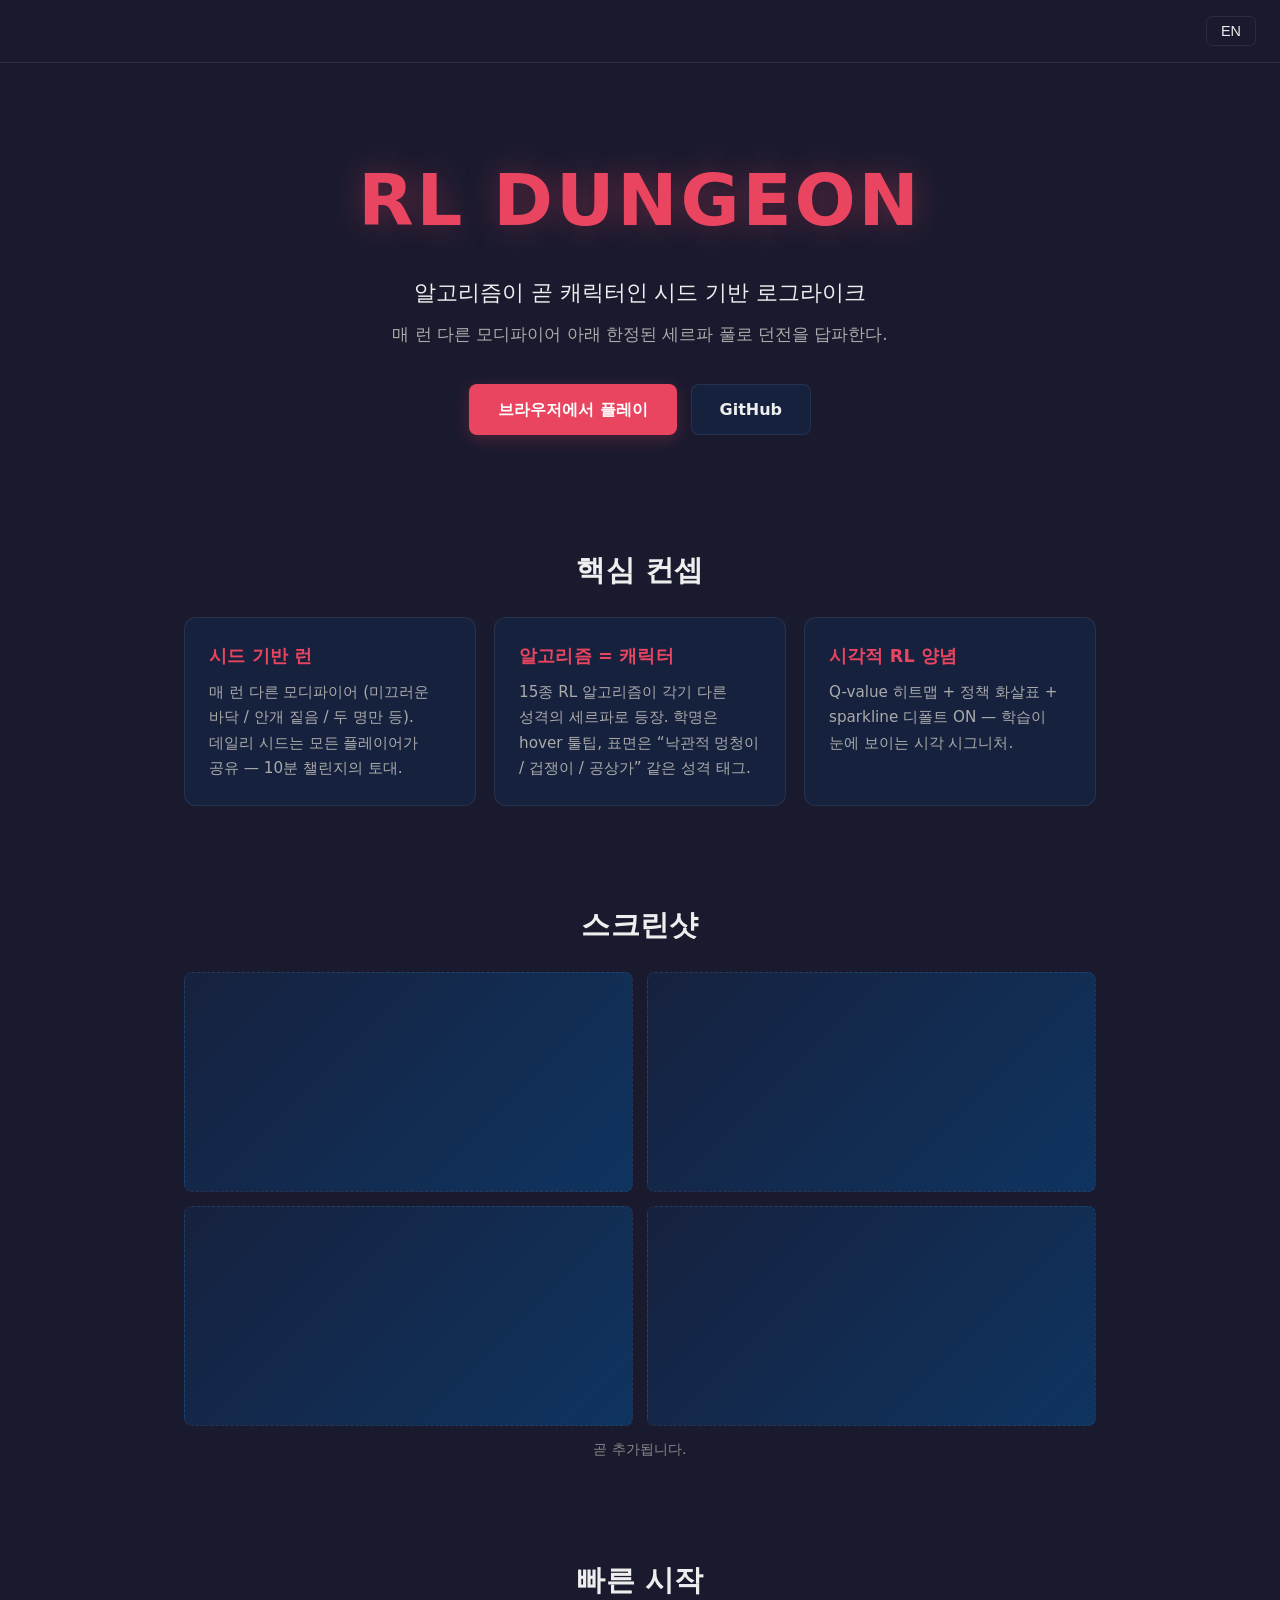
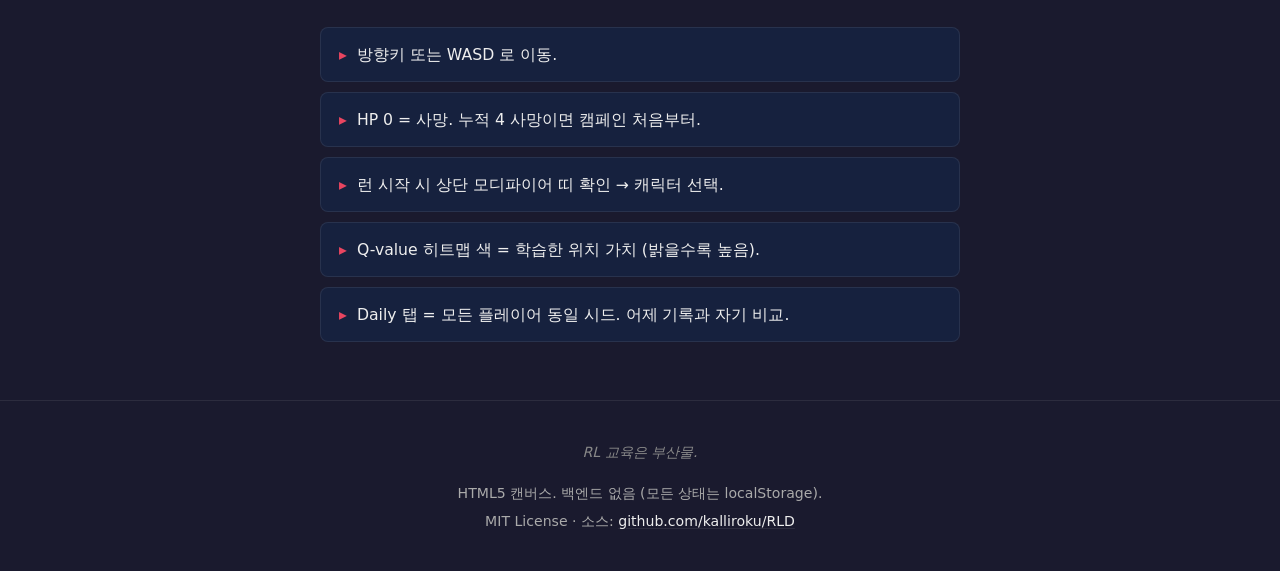
==== commit e760750c: "Add B-208 launch page 1st pass (landing + i18n + README) [reviewed] M5 후반 사이클 — github pages 진입점용 마케" ====
--- a/web/index.html
+++ b/web/index.html
@@ -3,630 +3,101 @@
 <head>
     <meta charset="UTF-8">
     <meta name="viewport" content="width=device-width, initial-scale=1.0">
-    <title>RL Dungeon - 강화학습 던전</title>
-    <link rel="stylesheet" href="css/style.css">
+    <title data-i18n="landing.meta.title">RL Dungeon — 알고리즘이 곧 캐릭터인 시드 기반 로그라이크</title>
+    <meta name="description" data-i18n-content="landing.meta.description" content="알고리즘이 곧 캐릭터인 시드 기반 로그라이크. 매 런 다른 모디파이어 아래 한정된 세르파 풀로 던전을 답파한다.">
+    <meta property="og:title" data-i18n-attr-content="landing.meta.title" content="RL Dungeon — 알고리즘이 곧 캐릭터인 시드 기반 로그라이크">
+    <meta property="og:description" data-i18n-attr-content="landing.meta.description" content="매 런 다른 모디파이어 아래 한정된 세르파 풀로 던전을 답파한다.">
+    <meta property="og:type" content="website">
+    <link rel="stylesheet" href="css/landing.css">
 </head>
-<body>
-    <!-- Title Screen -->
-    <div id="screen-title" class="screen active">
-        <div class="title-container">
-            <div class="title-logo">RL DUNGEON</div>
-            <p class="title-subtitle">멍청한 세르파와 던전 답파</p>
-            <div class="title-buttons">
-                <button id="btn-new-game" class="title-btn title-btn-primary">New Game</button>
-                <button id="btn-continue" class="title-btn" disabled>Continue</button>
-            </div>
-            <button id="btn-dev-mode" class="title-btn-dev">Dev Mode</button>
+<body class="landing-body">
+    <header class="landing-topbar">
+        <button id="lang-toggle" class="lang-toggle" data-i18n="lang.toggle" data-i18n-aria-label="lang.toggle.aria_label" aria-label="언어 전환">EN</button>
+    </header>
+
+    <section class="landing-hero">
+        <h1 class="hero-logo" data-i18n="title.logo">RL DUNGEON</h1>
+        <p class="hero-tagline" data-i18n="landing.hero.tagline">알고리즘이 곧 캐릭터인 시드 기반 로그라이크</p>
+        <p class="hero-subtagline" data-i18n="landing.hero.subtagline">매 런 다른 모디파이어 아래 한정된 세르파 풀로 던전을 답파한다.</p>
+        <div class="hero-cta">
+            <a href="play.html" class="btn btn-primary" data-i18n="landing.hero.cta_play">브라우저에서 플레이</a>
+            <a href="https://github.com/kalliroku/RLD" class="btn btn-secondary" rel="noopener" data-i18n="landing.hero.cta_github">GitHub</a>
         </div>
-    </div>
+    </section>
 
-    <!-- Guild Hall Screen -->
-    <div id="screen-guild" class="screen">
-        <div class="guild-container">
-            <div class="guild-header">
-                <div class="guild-header-top">
-                    <span class="guild-title">RL Dungeon</span>
-                    <span class="guild-run" id="guild-run">Run #1</span>
-                </div>
-                <div class="guild-resources">
-                    <span class="guild-res guild-gold" id="guild-gold">800G</span>
-                    <span class="guild-res guild-food" id="guild-food">50 Food</span>
-                    <span class="guild-res guild-hp" id="guild-hp">HP 100/100</span>
-                </div>
-            </div>
-            <nav class="guild-tabs">
-                <button class="guild-tab active" data-gtab="quest">Quest</button>
-                <button class="guild-tab" data-gtab="party">Party</button>
-                <button class="guild-tab" data-gtab="shop">Shop</button>
-                <button class="guild-tab" data-gtab="map">Map</button>
-            </nav>
-            <div class="guild-content">
-                <div id="guild-tab-quest" class="guild-tab-panel active"></div>
-                <div id="guild-tab-party" class="guild-tab-panel"></div>
-                <div id="guild-tab-shop" class="guild-tab-panel"></div>
-                <div id="guild-tab-map" class="guild-tab-panel"></div>
-            </div>
+    <section class="landing-section">
+        <h2 data-i18n="landing.concept.heading">핵심 컨셉</h2>
+        <div class="concept-grid">
+            <article class="concept-card">
+                <h3 data-i18n="landing.concept.seeded.title">시드 기반 런</h3>
+                <p data-i18n="landing.concept.seeded.body">매 런 다른 모디파이어. 데일리 시드는 모든 플레이어가 공유 — 10분 챌린지의 토대.</p>
+            </article>
+            <article class="concept-card">
+                <h3 data-i18n="landing.concept.algo.title">알고리즘 = 캐릭터</h3>
+                <p data-i18n="landing.concept.algo.body">15종 RL 알고리즘이 각기 다른 성격의 세르파로 등장. 학명은 hover 툴팁, 표면은 “낙관적 멍청이 / 겁쟁이 / 공상가” 같은 성격 태그.</p>
+            </article>
+            <article class="concept-card">
+                <h3 data-i18n="landing.concept.visual.title">시각적 RL 양념</h3>
+                <p data-i18n="landing.concept.visual.body">Q-value 히트맵 + 정책 화살표 + sparkline 디폴트 ON — 학습이 눈에 보이는 시각 시그니처.</p>
+            </article>
         </div>
-    </div>
+    </section>
 
-    <!-- Dev Mode Screen (existing simulator UI) -->
-    <div id="screen-dev" class="screen">
-        <div class="container">
-        <div class="dev-back-bar">
-            <button id="btn-back-to-game" class="btn-back">Back to Game</button>
+    <section class="landing-section">
+        <h2 data-i18n="landing.screenshots.heading">스크린샷</h2>
+        <div class="screenshot-grid">
+            <div class="screenshot-placeholder" aria-hidden="true"></div>
+            <div class="screenshot-placeholder" aria-hidden="true"></div>
+            <div class="screenshot-placeholder" aria-hidden="true"></div>
+            <div class="screenshot-placeholder" aria-hidden="true"></div>
         </div>
+        <p class="muted" data-i18n="landing.screenshots.coming">곧 추가됩니다.</p>
+    </section>
 
-        <header>
-            <h1>RL Dungeon</h1>
-            <p class="subtitle">강화학습 던전 탐험 — Dev Mode</p>
-        </header>
+    <section class="landing-section">
+        <h2 data-i18n="landing.quickstart.heading">빠른 시작</h2>
+        <ul class="quickstart-list">
+            <li data-i18n="landing.quickstart.move">방향키 또는 WASD 로 이동.</li>
+            <li data-i18n="landing.quickstart.death">HP 0 = 사망. 누적 4 사망이면 캠페인 처음부터.</li>
+            <li data-i18n="landing.quickstart.modifier">런 시작 시 상단 모디파이어 띠 확인 → 캐릭터 선택.</li>
+            <li data-i18n="landing.quickstart.qvalue">Q-value 히트맵 색 = 학습한 위치 가치 (밝을수록 높음).</li>
+            <li data-i18n="landing.quickstart.daily">Daily 탭 = 모든 플레이어 동일 시드. 어제 기록과 자기 비교.</li>
+        </ul>
+    </section>
 
-        <nav class="mode-tabs">
-            <button class="mode-tab active" data-mode="play">Play</button>
-            <button class="mode-tab" data-mode="daily">오늘의 도전</button>
-            <button class="mode-tab" data-mode="editor">Editor</button>
-        </nav>
+    <footer class="landing-footer">
+        <p class="footnote" data-i18n="landing.footnote.byproduct">RL 교육은 부산물.</p>
+        <p data-i18n="landing.footer.built_with">HTML5 캔버스. 백엔드 없음 (모든 상태는 localStorage).</p>
+        <p>
+            <span data-i18n="landing.footer.license">MIT License</span>
+            ·
+            <span data-i18n="landing.footer.source_label">소스</span>:
+            <a href="https://github.com/kalliroku/RLD" rel="noopener">github.com/kalliroku/RLD</a>
+        </p>
+    </footer>
 
-        <main>
-            <div class="game-area">
-                <div class="toast-container" id="toast-container"></div>
+    <script type="module">
+        import { initI18n, setLang, getLang, t, onLangChange, applyTranslations } from './js/i18n/index.js';
 
-                <!-- T2B-2: per-run modifier band (daily-only for MVP) -->
-                <div class="modifier-band" id="modifier-band" style="display:none;"></div>
+        // i18n 초기화 + lang 토글
+        initI18n();
 
-                <canvas id="game-canvas"></canvas>
+        const toggle = document.getElementById('lang-toggle');
+        toggle?.addEventListener('click', () => {
+            setLang(getLang() === 'ko' ? 'en' : 'ko');
+        });
 
-                <!-- B-201: minimap (mobile only, large dungeons ≥ 25 wide/tall) -->
-                <div class="minimap-wrap" id="minimap-wrap" data-active="false">
-                    <span class="minimap-label">미니맵</span>
-                    <canvas id="minimap-canvas" width="120" height="120"></canvas>
-                </div>
-
-                <!-- Step-0 inline hint (B-004): shown until first dungeon clear -->
-                <div class="step0-hint" id="step0-hint" style="display:none;">
-                    방향키 / WASD 로 세르파를 움직여 녹색 G 에 도달.
-                </div>
-
-                <!-- Game Over Overlay -->
-                <div class="game-over-overlay" id="game-over-overlay" style="display:none;">
-                    <div class="game-over-box">
-                        <div class="game-over-title">GAME OVER</div>
-                        <div class="game-over-content">
-                            <div class="game-over-cause" id="game-over-cause"></div>
-                            <div class="game-over-stats" id="game-over-stats"></div>
-                            <div class="game-over-note">Q-table is preserved. Your serpas remember everything.</div>
-                        </div>
-                        <button class="btn-new-run" id="btn-new-run">New Run</button>
-                    </div>
-                </div>
-
-                <!-- Ending Overlay (C-3) -->
-                <div class="ending-overlay" id="ending-overlay" style="display:none;">
-                    <div class="ending-box">
-                        <div class="ending-title">ALL DUNGEONS CLEARED!</div>
-                        <div class="ending-stats" id="ending-stats"></div>
-                        <div class="ending-note">Q-tables preserved. Can you beat your record?</div>
-                        <button class="btn-new-game-plus" id="btn-new-game-plus">New Game+</button>
-                    </div>
-                </div>
-
-                <!-- Briefing Overlay (Step 5) -->
-                <div class="briefing-overlay" id="briefing-overlay" style="display:none;">
-                    <div class="briefing-box">
-                        <div class="briefing-title" id="briefing-title"></div>
-                        <div class="briefing-chapter" id="briefing-chapter"></div>
-                        <div class="briefing-details" id="briefing-details"></div>
-                        <div class="briefing-hints" id="briefing-hints"></div>
-                        <div class="briefing-provisions" id="briefing-provisions"></div>
-                        <div class="briefing-buttons">
-                            <button class="btn-briefing-back" id="btn-briefing-back">Back</button>
-                            <button class="btn-briefing-deploy" id="btn-briefing-deploy">Deploy</button>
-                        </div>
-                    </div>
-                </div>
-
-                <!-- Map Choice Overlay (B-5) -->
-                <div class="map-choice-overlay" id="map-choice-overlay" style="display:none;">
-                    <div class="map-choice-box">
-                        <div class="map-choice-title">FIRST CLEAR!</div>
-                        <div class="map-choice-dungeon" id="map-choice-dungeon"></div>
-                        <div class="map-choice-details" id="map-choice-details"></div>
-                        <div class="map-choice-buttons">
-                            <button class="btn-sell-map" id="btn-sell-map">Sell Map</button>
-                            <button class="btn-keep-map" id="btn-keep-map">Keep Map</button>
-                        </div>
-                    </div>
-                </div>
-
-                <div class="dpad-container" id="dpad-container">
-                    <div class="dpad">
-                        <button class="dpad-btn dpad-up" data-action="0">&#9650;</button>
-                        <button class="dpad-btn dpad-left" data-action="2">&#9664;</button>
-                        <button class="dpad-btn dpad-center"></button>
-                        <button class="dpad-btn dpad-right" data-action="3">&#9654;</button>
-                        <button class="dpad-btn dpad-down" data-action="1">&#9660;</button>
-                    </div>
-                </div>
-
-                <div class="game-ui">
-                    <div class="food-warning" id="food-warning" style="display:none;">No food! Your serpa is starving!</div>
-                    <div class="stats" id="stats-panel">
-                        <div class="stat" data-priority="extra">
-                            <span class="stat-label">Run</span>
-                            <span class="stat-value run-value" id="run-text">#1</span>
-                        </div>
-                        <div class="stat" data-priority="core">
-                            <span class="stat-label">Gold</span>
-                            <span class="stat-value gold-value" id="gold-text">500</span>
-                        </div>
-                        <div class="stat" data-priority="extra" id="food-stat" style="display:none;">
-                            <span class="stat-label">Food</span>
-                            <span class="stat-value food-value" id="food-text">0</span>
-                        </div>
-                        <div class="stat" data-priority="core">
-                            <span class="stat-label">HP</span>
-                            <div class="hp-bar">
-                                <div class="hp-fill" id="hp-fill"></div>
-                            </div>
-                            <span class="stat-value" id="hp-text">100/100</span>
-                        </div>
-                        <div class="stat" data-priority="core">
-                            <span class="stat-label">Steps</span>
-                            <span class="stat-value" id="steps-text">0</span>
-                        </div>
-                        <div class="stat" data-priority="extra">
-                            <span class="stat-label">Reward</span>
-                            <span class="stat-value" id="reward-text">0.0</span>
-                        </div>
-                        <div class="stat" data-priority="extra" id="clear-rate-stat" style="display:none;">
-                            <span class="stat-label">Clear Rate</span>
-                            <span class="stat-value" id="clear-rate-text">-</span>
-                        </div>
-                        <button type="button" class="stats-toggle" id="stats-toggle" aria-expanded="false">더보기</button>
-                    </div>
-
-                    <div class="message" id="message"></div>
-
-                    <!-- B-106: 상시 success-rate sparkline (RL 양념의 시각 시그니처, D-4 근거 4) -->
-                    <div class="sparkline-wrap" id="sparkline-wrap">
-                        <span class="sparkline-label">학습 성공률</span>
-                        <canvas id="sparkline-canvas" width="240" height="28"></canvas>
-                        <span class="sparkline-value" id="sparkline-value">—</span>
-                    </div>
-                </div>
-            </div>
-
-            <div class="controls">
-                <div class="control-section">
-                    <h3>캐릭터</h3>
-                    <div class="character-grid">
-                        <button class="char-card active" data-char="qkun">
-                            <span class="char-name">Q군</span>
-                            <span class="char-algo">Q-Learning</span>
-                        </button>
-                        <button class="char-card" data-char="scout">
-                            <span class="char-name">스카우트</span>
-                            <span class="char-algo">Local Q</span>
-                        </button>
-                        <button class="char-card" data-char="sarsa">
-                            <span class="char-name">사르사</span>
-                            <span class="char-algo">SARSA</span>
-                        </button>
-                        <button class="char-card" data-char="monte">
-                            <span class="char-name">몬테</span>
-                            <span class="char-algo">Monte Carlo</span>
-                        </button>
-                        <button class="char-card" data-char="tracer">
-                            <span class="char-name">트레이서</span>
-                            <span class="char-algo">SARSA(λ)</span>
-                        </button>
-                        <button class="char-card" data-char="dyna">
-                            <span class="char-name">다이나</span>
-                            <span class="char-algo">Dyna-Q</span>
-                        </button>
-                        <button class="char-card" data-char="gradi">
-                            <span class="char-name">그래디</span>
-                            <span class="char-algo">REINFORCE</span>
-                        </button>
-                        <button class="char-card" data-char="critic">
-                            <span class="char-name">크리틱</span>
-                            <span class="char-algo">Actor-Critic</span>
-                        </button>
-                        <button class="char-card" data-char="qvkun">
-                            <span class="char-name">QV군</span>
-                            <span class="char-algo">QV-Learning</span>
-                        </button>
-                        <button class="char-card" data-char="acla">
-                            <span class="char-name">아클라</span>
-                            <span class="char-algo">ACLA</span>
-                        </button>
-                        <button class="char-card" data-char="ensemble">
-                            <span class="char-name">앙상블</span>
-                            <span class="char-algo">Ensemble</span>
-                        </button>
-                        <button class="char-card" data-char="exsa">
-                            <span class="char-name">에크사</span>
-                            <span class="char-algo">Exp SARSA</span>
-                        </button>
-                        <button class="char-card" data-char="doubleq">
-                            <span class="char-name">더블Q</span>
-                            <span class="char-algo">Double Q</span>
-                        </button>
-                        <button class="char-card" data-char="treeback">
-                            <span class="char-name">트리백</span>
-                            <span class="char-algo">Tree Backup</span>
-                        </button>
-                        <button class="char-card" data-char="sweeper">
-                            <span class="char-name">스위퍼</span>
-                            <span class="char-algo">Pri. Sweep</span>
-                        </button>
-                    </div>
-                    <p class="character-desc" id="character-desc">
-                        좌표를 외워서 학습합니다. 던전별 전문가.
-                    </p>
-                </div>
-
-                <div class="control-section" id="stats-section">
-                    <h3>세르파 현황</h3>
-                    <div class="stats-list"></div>
-                </div>
-
-                <div class="control-section">
-                    <h3>던전</h3>
-                    <select id="dungeon-select" style="display:none;">
-                        <option value="level_01_easy">Lv.1 Tutorial</option>
-                        <option value="level_02_trap">Lv.2 First Trap</option>
-                        <option value="level_03_maze">Lv.3 Maze</option>
-                        <option value="level_04_pit">Lv.4 Pit Danger</option>
-                        <option value="level_05_gold">Lv.5 Gold Rush</option>
-                        <option value="level_06_risk">Lv.6 Risk & Reward</option>
-                        <option value="level_07_gauntlet">Lv.7 Gauntlet</option>
-                        <option value="level_08_deadly">Lv.8 Deadly Maze</option>
-                        <option value="level_09_treasure">Lv.9 Treasure Hunt</option>
-                        <option value="level_10_final">Lv.10 Final</option>
-                        <option value="level_11_hp_test">Lv.11 HP Test</option>
-                        <option value="level_12_hp_gauntlet">Lv.12 HP Gauntlet</option>
-                        <option value="level_13_cliff">Lv.13 Cliff Walk</option>
-                        <option value="level_14_long_hall">Lv.14 Long Hall</option>
-                        <option value="level_15_multi_room">Lv.15 Multi Room</option>
-                        <option value="level_16_open_field">Lv.16 Open Field</option>
-                        <option value="level_17_two_paths">Lv.17 Two Paths</option>
-                        <option value="level_18_dead_end">Lv.18 Dead End Labyrinth</option>
-                        <option value="level_19_bridge">Lv.19 Narrow Bridge</option>
-                        <option value="level_24_paper_maze">Lv.24 Paper Maze</option>
-                        <option value="level_25_paper_hard">Lv.25 Paper Maze+</option>
-                        <option value="level_26_frozen_lake">Lv.26 Frozen Lake ❄️</option>
-                        <option value="level_27_ice_maze">Lv.27 Ice Maze ❄️</option>
-                        <option value="level_28_frozen_cliff">Lv.28 Frozen Cliff ❄️</option>
-                        <option value="level_29_big_maze">Lv.29 Big Maze (25×25)</option>
-                        <option value="level_30_generated_cave">Lv.30 Cave (50×50)</option>
-                        <option value="level_31_generated_rooms">Lv.31 Rooms (50×50)</option>
-                    </select>
-                    <div class="dungeon-map-container" id="dungeon-map"></div>
-                    <button id="btn-reset">초기화 (R)</button>
-                    <div class="hint-area" id="hint-area"></div>
-                </div>
-
-                <div class="control-section" id="provisions-section">
-                    <h3>보급</h3>
-                    <div class="provisions-controls">
-                        <span class="speed-label">식량:</span>
-                        <input type="number" id="food-amount" class="size-input" value="50" min="1" max="9999">
-                        <span class="speed-label provisions-cost" id="food-cost">(50G)</span>
-                        <button class="btn-small btn-buy-food" id="btn-buy-food">구매</button>
-                    </div>
-                    <div class="provisions-info" id="provisions-info"></div>
-                    <div class="item-shop" id="item-shop">
-                        <span class="speed-label">아이템:</span>
-                        <button class="btn-small btn-buy-item" data-item="escape_rope">탈출 로프 100G</button>
-                        <button class="btn-small btn-buy-item" data-item="defense_contract">방어 계약 150G</button>
-                        <button class="btn-small btn-buy-item" data-item="trap_nullify">함정 무효 200G</button>
-                    </div>
-                    <div class="inventory-display" id="inventory-display"></div>
-                </div>
-
-                <div class="control-section" id="farming-section">
-                    <h3>파밍</h3>
-                    <div id="farming-list"></div>
-                </div>
-
-                <div class="control-section" id="training-section">
-                    <h3>AI 학습</h3>
-                    <div class="speed-buttons" id="speed-buttons">
-                        <span class="speed-label">속도:</span>
-                        <button class="btn-speed active" data-speed="1">1x</button>
-                        <button class="btn-speed" data-speed="2">2x</button>
-                        <button class="btn-speed" data-speed="3">3x</button>
-                        <button class="btn-speed" data-speed="0">즉시</button>
-                    </div>
-                    <div class="train-mode-select">
-                        <span class="speed-label">모드:</span>
-                        <select id="train-mode">
-                            <option value="until_success">성공까지</option>
-                            <option value="continuous">계속</option>
-                        </select>
-                    </div>
-                    <div class="train-buttons">
-                        <button id="btn-start-train" class="btn-train">학습 시작</button>
-                        <button id="btn-stop-train" class="btn-stop" disabled>정지</button>
-                    </div>
-                    <div class="train-progress" id="train-progress" style="display: none;">
-                        <div class="progress-bar">
-                            <div class="progress-fill" id="progress-fill"></div>
-                        </div>
-                        <div class="progress-text" id="progress-text">0%</div>
-                    </div>
-                    <div class="train-stats" id="train-stats"></div>
-                </div>
-
-                <div class="control-section" id="gamemode-section">
-                    <h3>게임 모드</h3>
-                    <label class="checkbox-label">
-                        <input type="checkbox" id="fog-of-war" checked> 전장의 안개
-                    </label>
-                    <label class="checkbox-label">
-                        <input type="checkbox" id="sound-toggle" checked> 소리
-                    </label>
-                </div>
-
-                <div class="control-section" id="visualization-section">
-                    <h3>시각화</h3>
-                    <label class="checkbox-label">
-                        <input type="checkbox" id="show-qvalues" checked> Q값 보기
-                    </label>
-                    <label class="checkbox-label">
-                        <input type="checkbox" id="show-policy"> 정책 보기
-                    </label>
-                </div>
-
-                <div class="control-section" id="controls-section">
-                    <h3>조작</h3>
-                    <div class="key-hints">
-                        <span class="key">↑↓←→</span> 이동
-                    </div>
-                </div>
-
-                <div class="control-section">
-                    <h3>범례</h3>
-                    <div class="legend">
-                        <div class="legend-item"><span class="tile-preview start"></span> 시작</div>
-                        <div class="legend-item"><span class="tile-preview goal"></span> 목표 (+100)</div>
-                        <div class="legend-item"><span class="tile-preview trap"></span> 함정 (-10 HP)</div>
-                        <div class="legend-item"><span class="tile-preview heal"></span> 회복 (+10 HP)</div>
-                        <div class="legend-item"><span class="tile-preview pit"></span> 구덩이 (즉사)</div>
-                        <div class="legend-item"><span class="tile-preview gold"></span> 골드 (+10)</div>
-                        <div class="legend-item"><span class="tile-preview monster"></span> 몬스터 (-30 HP)</div>
-                        <div class="legend-item"><span class="tile-preview wall"></span> 벽</div>
-                    </div>
-                </div>
-            </div>
-
-            <div class="controls editor-controls" id="editor-controls" style="display: none;">
-                <nav class="editor-subtabs">
-                    <button class="editor-subtab active" data-subtab="stage">Stage</button>
-                    <button class="editor-subtab" data-subtab="dungeon">Dungeon</button>
-                </nav>
-
-                <!-- ===== Stage Panel (Tile Editor) ===== -->
-                <div class="editor-panel" id="stage-panel">
-                    <div class="control-section">
-                        <h3>Grid Size</h3>
-                        <div class="size-controls">
-                            <label class="size-label">W: <input type="number" id="grid-width" class="size-input" value="7" min="3" max="25"></label>
-                            <label class="size-label">H: <input type="number" id="grid-height" class="size-input" value="7" min="3" max="25"></label>
-                            <button class="btn-small" id="btn-apply-size">Apply</button>
-                        </div>
-                    </div>
-
-                    <div class="control-section">
-                        <h3>Tile Palette</h3>
-                        <div class="tile-palette" id="tile-palette">
-                            <!-- Generated dynamically by JS -->
-                        </div>
-                    </div>
-
-                    <div class="control-section">
-                        <h3>Tools</h3>
-                        <div class="tool-buttons">
-                            <button class="btn-tool active" data-tool="brush">Brush</button>
-                            <button class="btn-tool" data-tool="eraser">Eraser</button>
-                            <button class="btn-tool" data-tool="fill">Fill</button>
-                        </div>
-                    </div>
-
-                    <div class="control-section">
-                        <h3>Actions</h3>
-                        <div class="action-buttons">
-                            <button class="btn-small btn-action" id="btn-undo">Undo</button>
-                            <button class="btn-small btn-action" id="btn-redo">Redo</button>
-                            <button class="btn-small btn-action" id="btn-clear">Clear</button>
-                            <button class="btn-small btn-action btn-validate" id="btn-validate">Validate</button>
-                        </div>
-                    </div>
-
-                    <div class="control-section">
-                        <h3>Stage Library</h3>
-                        <div class="save-controls">
-                            <input type="text" id="dungeon-name-input" class="dungeon-name-input" placeholder="Stage name...">
-                            <button class="btn-small btn-save" id="btn-save-dungeon">Save</button>
-                        </div>
-                        <div class="load-controls">
-                            <select id="custom-dungeon-select">
-                                <option value="">-- Select --</option>
-                            </select>
-                            <div class="load-buttons">
-                                <button class="btn-small" id="btn-load-dungeon">Load</button>
-                                <button class="btn-small btn-danger-small" id="btn-delete-dungeon">Delete</button>
-                            </div>
-                        </div>
-                    </div>
-
-                    <div class="control-section">
-                        <button class="btn-play-dungeon" id="btn-play-dungeon">Play This Stage</button>
-                    </div>
-
-                    <div class="control-section" id="quick-test-section">
-                        <h3>Quick Test</h3>
-                        <div class="quick-test-char-select">
-                            <span class="speed-label">Character:</span>
-                            <select id="qt-character">
-                                <option value="qkun">Q군 (Q-Learning)</option>
-                                <option value="scout">스카우트 (Local Q)</option>
-                                <option value="sarsa">사르사 (SARSA)</option>
-                                <option value="monte">몬테 (Monte Carlo)</option>
-                                <option value="tracer">트레이서 (SARSA(λ))</option>
-                                <option value="dyna">다이나 (Dyna-Q)</option>
-                                <option value="gradi">그래디 (REINFORCE)</option>
-                                <option value="critic">크리틱 (Actor-Critic)</option>
-                                <option value="qvkun">QV군 (QV-Learning)</option>
-                                <option value="acla">아클라 (ACLA)</option>
-                                <option value="ensemble">앙상블 (Ensemble)</option>
-                                <option value="exsa">에크사 (Exp SARSA)</option>
-                                <option value="doubleq">더블Q (Double Q)</option>
-                                <option value="treeback">트리백 (Tree Backup)</option>
-                                <option value="sweeper">스위퍼 (Pri. Sweep)</option>
-                            </select>
-                        </div>
-                        <div class="quick-test-episodes">
-                            <span class="speed-label">Episodes:</span>
-                            <select id="qt-episodes">
-                                <option value="500">500</option>
-                                <option value="1000" selected>1000</option>
-                                <option value="3000">3000</option>
-                                <option value="5000">5000</option>
-                            </select>
-                        </div>
-                        <div class="quick-test-buttons">
-                            <button class="btn-train" id="btn-quick-test">Quick Test</button>
-                            <button class="btn-stop" id="btn-quick-test-stop" disabled>Stop</button>
-                        </div>
-                        <div class="quick-test-progress" id="qt-progress" style="display: none;">
-                            <div class="progress-bar">
-                                <div class="progress-fill" id="qt-progress-fill"></div>
-                            </div>
-                            <div class="progress-text" id="qt-progress-text"></div>
-                        </div>
-                        <div class="quick-test-results" id="qt-results"></div>
-                        <label class="checkbox-label">
-                            <input type="checkbox" id="qt-show-policy"> Show learned policy
-                        </label>
-                    </div>
-
-                    <div class="control-section">
-                        <h3>Shortcuts</h3>
-                        <div class="key-hints">
-                            <span class="key">0-8</span> Select tile<br>
-                            <span class="key">Ctrl+Z</span> Undo<br>
-                            <span class="key">Ctrl+Y</span> Redo<br>
-                            <span class="key">Right-click</span> Erase
-                        </div>
-                    </div>
-                </div>
-
-                <!-- ===== Dungeon Panel (Dungeon Composer) ===== -->
-                <div class="editor-panel" id="dungeon-panel" style="display: none;">
-                    <div class="control-section">
-                        <h3>Dungeon Composer</h3>
-                        <input type="text" id="dungeon-composer-name" class="dungeon-name-input" placeholder="Dungeon name...">
-                    </div>
-
-                    <div class="control-section">
-                        <h3>Floors</h3>
-                        <div id="dungeon-floor-list" class="dungeon-floor-list">
-                            <!-- Dynamic floor slots -->
-                        </div>
-                        <button class="btn-small btn-add-floor" id="btn-add-floor">+ Add Floor</button>
-                    </div>
-
-                    <div class="control-section">
-                        <h3>Rules</h3>
-                        <label class="checkbox-label">
-                            <input type="checkbox" id="dungeon-hp-carry" checked> HP Carry Over
-                        </label>
-                        <label class="checkbox-label">
-                            <input type="checkbox" id="dungeon-gold-on-clear" checked> Gold on Clear Only
-                        </label>
-                    </div>
-
-                    <div class="control-section">
-                        <div class="save-controls">
-                            <button class="btn-small btn-save" id="btn-save-dungeon-comp" style="width:100%">Save Dungeon</button>
-                        </div>
-                        <div class="load-controls">
-                            <select id="dungeon-comp-select">
-                                <option value="">-- Select Dungeon --</option>
-                            </select>
-                            <div class="load-buttons">
-                                <button class="btn-small" id="btn-load-dungeon-comp">Load</button>
-                                <button class="btn-small btn-danger-small" id="btn-delete-dungeon-comp">Delete</button>
-                            </div>
-                        </div>
-                    </div>
-
-                    <div class="control-section">
-                        <button class="btn-play-dungeon" id="btn-play-dungeon-comp">Play This Dungeon</button>
-                    </div>
-                </div>
-
-                <div class="control-section">
-                    <div class="editor-message" id="editor-message"></div>
-                </div>
-            </div>
-
-            <!-- T2B-1: Daily challenge mode panel -->
-            <div class="controls daily-controls" id="daily-controls" style="display: none;">
-                <div class="control-section daily-intro">
-                    <h3>오늘의 도전</h3>
-                    <div class="daily-meta">
-                        <div class="daily-date-row">
-                            <span class="daily-label">날짜</span>
-                            <span class="daily-date" id="daily-date">—</span>
-                        </div>
-                        <div class="daily-seed-row">
-                            <span class="daily-label">시드</span>
-                            <span class="daily-seed" id="daily-seed">—</span>
-                        </div>
-                        <div class="daily-modifiers-row" id="daily-modifiers-row" style="display:none;">
-                            <span class="daily-label">모디파이어</span>
-                            <span class="daily-modifiers" id="daily-modifiers">—</span>
-                        </div>
-                        <!-- T2B-2: two_only character pool -->
-                        <div class="daily-pool-row" id="daily-pool-row" style="display:none;">
-                            <span class="daily-label">사용 가능</span>
-                            <div class="daily-character-pool" id="daily-character-pool"></div>
-                        </div>
-                    </div>
-                    <p class="daily-desc">매일 같은 시드. 어제의 자신과 겨룬다.</p>
-                </div>
-
-                <div class="control-section daily-actions">
-                    <button id="btn-daily-start" class="btn-daily-start">도전</button>
-                    <button id="btn-daily-retry" class="btn-daily-retry" style="display:none;">다시 도전</button>
-                </div>
-
-                <div class="control-section daily-yesterday" id="daily-yesterday" style="display:none;">
-                    <h3>어제 기록</h3>
-                    <div class="daily-yesterday-content" id="daily-yesterday-content">—</div>
-                </div>
-
-                <div class="control-section daily-today" id="daily-today" style="display:none;">
-                    <h3>오늘 기록</h3>
-                    <div class="daily-today-content" id="daily-today-content">—</div>
-                </div>
-
-                <div class="control-section daily-week" id="daily-week" style="display:none;">
-                    <h3>최근 7일</h3>
-                    <div class="daily-week-content" id="daily-week-content"></div>
-                </div>
-            </div>
-        </main>
-
-        <footer>
-            <p>Arrow keys to move | R to reset | Reach the green goal!</p>
-        </footer>
-        </div>
-    </div><!-- /screen-dev -->
-
-    <script type="module" src="js/main.js"></script>
+        // 토글/초기 시 동적 속성도 함께 갱신 (data-i18n-content / data-i18n-attr-content)
+        function refreshMetaAttrs() {
+            document.querySelectorAll('[data-i18n-content]').forEach(el => {
+                el.setAttribute('content', t(el.dataset.i18nContent));
+            });
+            document.querySelectorAll('[data-i18n-attr-content]').forEach(el => {
+                el.setAttribute('content', t(el.dataset.i18nAttrContent));
+            });
+        }
+        refreshMetaAttrs();
+        onLangChange(() => refreshMetaAttrs());
+    </script>
 </body>
 </html>
--- a/web/css/landing.css
+++ b/web/css/landing.css
@@ -0,0 +1,320 @@
+/* RL Dungeon — Landing page styles (web/index.html).
+ * 게임 본체 (web/play.html / css/style.css) 와 분리. :root 변수는 동일 톤 복제.
+ */
+
+:root {
+    --bg-primary: #1a1a2e;
+    --bg-secondary: #16213e;
+    --bg-tertiary: #0f3460;
+    --accent: #e94560;
+    --text-primary: #eee;
+    --text-secondary: #aaa;
+    --text-muted: #888;
+    --success: #4ade80;
+    --warning: #fbbf24;
+    --border: rgba(255, 255, 255, 0.08);
+}
+
+* {
+    margin: 0;
+    padding: 0;
+    box-sizing: border-box;
+}
+
+html, body {
+    font-family: 'Segoe UI', system-ui, -apple-system, sans-serif;
+    background: var(--bg-primary);
+    color: var(--text-primary);
+    min-height: 100vh;
+    line-height: 1.6;
+    text-rendering: optimizeLegibility;
+    word-break: keep-all;
+    overflow-wrap: break-word;
+}
+
+.landing-body {
+    display: flex;
+    flex-direction: column;
+}
+
+a {
+    color: inherit;
+}
+
+/* === Top bar (lang toggle 만) === */
+.landing-topbar {
+    display: flex;
+    justify-content: flex-end;
+    padding: 16px 24px;
+    border-bottom: 1px solid var(--border);
+}
+
+.lang-toggle {
+    background: transparent;
+    color: var(--text-primary);
+    border: 1px solid var(--border);
+    padding: 6px 14px;
+    border-radius: 6px;
+    font-size: 0.9rem;
+    cursor: pointer;
+    transition: border-color 0.15s, background 0.15s;
+}
+
+.lang-toggle:hover {
+    border-color: var(--accent);
+    background: rgba(233, 69, 96, 0.08);
+}
+
+/* === Hero === */
+.landing-hero {
+    text-align: center;
+    padding: 80px 24px 64px;
+    width: 100%;
+    max-width: 880px;
+    margin: 0 auto;
+}
+
+.hero-logo {
+    font-size: clamp(2.6rem, 7vw, 4.5rem);
+    font-weight: 800;
+    letter-spacing: 0.04em;
+    color: var(--accent);
+    text-shadow: 0 0 32px rgba(233, 69, 96, 0.35);
+    margin-bottom: 18px;
+}
+
+.hero-tagline {
+    font-size: clamp(1.05rem, 2.2vw, 1.35rem);
+    color: var(--text-primary);
+    margin-bottom: 10px;
+    font-weight: 500;
+}
+
+.hero-subtagline {
+    font-size: clamp(0.95rem, 1.6vw, 1.05rem);
+    color: var(--text-secondary);
+    margin-bottom: 36px;
+    max-width: 640px;
+    margin-left: auto;
+    margin-right: auto;
+}
+
+.hero-cta {
+    display: flex;
+    justify-content: center;
+    gap: 14px;
+    flex-wrap: wrap;
+}
+
+.btn {
+    display: inline-block;
+    padding: 12px 28px;
+    border-radius: 8px;
+    font-size: 1rem;
+    font-weight: 600;
+    text-decoration: none;
+    border: 1px solid transparent;
+    cursor: pointer;
+    transition: transform 0.1s, box-shadow 0.15s, background 0.15s;
+}
+
+.btn-primary {
+    background: var(--accent);
+    color: white;
+    box-shadow: 0 4px 16px rgba(233, 69, 96, 0.25);
+}
+
+.btn-primary:hover {
+    transform: translateY(-1px);
+    box-shadow: 0 6px 20px rgba(233, 69, 96, 0.4);
+}
+
+.btn-secondary {
+    background: var(--bg-secondary);
+    color: var(--text-primary);
+    border-color: var(--border);
+}
+
+.btn-secondary:hover {
+    border-color: var(--text-secondary);
+    background: var(--bg-tertiary);
+}
+
+/* === Section common === */
+.landing-section {
+    width: 100%;
+    max-width: 960px;
+    margin: 0 auto;
+    padding: 48px 24px;
+}
+
+.landing-section h2 {
+    font-size: clamp(1.4rem, 3vw, 1.8rem);
+    color: var(--text-primary);
+    margin-bottom: 24px;
+    text-align: center;
+    letter-spacing: 0.01em;
+}
+
+/* === Concept grid === */
+.concept-grid {
+    display: grid;
+    grid-template-columns: repeat(auto-fit, minmax(240px, 1fr));
+    gap: 18px;
+}
+
+.concept-card {
+    background: var(--bg-secondary);
+    border: 1px solid var(--border);
+    border-radius: 12px;
+    padding: 24px;
+    transition: border-color 0.15s, transform 0.15s;
+}
+
+.concept-card:hover {
+    border-color: rgba(233, 69, 96, 0.4);
+    transform: translateY(-2px);
+}
+
+.concept-card h3 {
+    font-size: 1.1rem;
+    color: var(--accent);
+    margin-bottom: 10px;
+    letter-spacing: 0.01em;
+}
+
+.concept-card p {
+    font-size: 0.95rem;
+    color: var(--text-secondary);
+    line-height: 1.65;
+}
+
+/* === Screenshots === */
+.screenshot-grid {
+    display: grid;
+    grid-template-columns: repeat(2, 1fr);
+    gap: 14px;
+    margin-bottom: 12px;
+}
+
+.screenshot-placeholder {
+    width: 100%;
+    min-height: 220px;
+    background: linear-gradient(135deg, var(--bg-secondary) 0%, var(--bg-tertiary) 100%);
+    border: 1px dashed var(--border);
+    border-radius: 8px;
+    display: flex;
+    align-items: center;
+    justify-content: center;
+    color: var(--text-muted);
+    font-size: 0.85rem;
+}
+
+.muted {
+    color: var(--text-muted);
+    font-size: 0.9rem;
+    text-align: center;
+}
+
+/* === Quickstart === */
+.quickstart-list {
+    list-style: none;
+    max-width: 640px;
+    margin: 0 auto;
+    padding: 0;
+}
+
+.quickstart-list li {
+    background: var(--bg-secondary);
+    border: 1px solid var(--border);
+    border-radius: 8px;
+    padding: 14px 18px;
+    margin-bottom: 10px;
+    font-size: 0.98rem;
+    color: var(--text-primary);
+}
+
+.quickstart-list li::before {
+    content: '▸';
+    color: var(--accent);
+    margin-right: 10px;
+    font-weight: 600;
+}
+
+/* === Footer === */
+.landing-footer {
+    margin-top: auto;
+    padding: 40px 24px 32px;
+    border-top: 1px solid var(--border);
+    text-align: center;
+    color: var(--text-secondary);
+    font-size: 0.88rem;
+}
+
+.landing-footer p {
+    margin-bottom: 6px;
+}
+
+.landing-footer .footnote {
+    color: var(--text-muted);
+    font-style: italic;
+    margin-bottom: 18px;
+}
+
+.landing-footer a {
+    color: var(--text-primary);
+    text-decoration: underline;
+    text-decoration-color: var(--border);
+    text-underline-offset: 2px;
+    transition: text-decoration-color 0.15s;
+}
+
+.landing-footer a:hover {
+    text-decoration-color: var(--accent);
+}
+
+/* === Mobile === */
+@media (max-width: 600px) {
+    .landing-topbar {
+        padding: 12px 16px;
+    }
+
+    .lang-toggle {
+        padding: 5px 12px;
+        font-size: 0.85rem;
+    }
+
+    .landing-hero {
+        padding: 56px 20px 40px;
+    }
+
+    .landing-section {
+        padding: 36px 20px;
+    }
+
+    .hero-cta .btn {
+        width: 100%;
+        max-width: 280px;
+    }
+
+    .concept-grid {
+        grid-template-columns: 1fr;
+    }
+
+    .concept-card {
+        padding: 20px;
+    }
+
+    .screenshot-grid {
+        grid-template-columns: 1fr;
+    }
+
+    .screenshot-placeholder {
+        min-height: 180px;
+    }
+
+    .quickstart-list li {
+        padding: 12px 14px;
+        font-size: 0.92rem;
+    }
+}
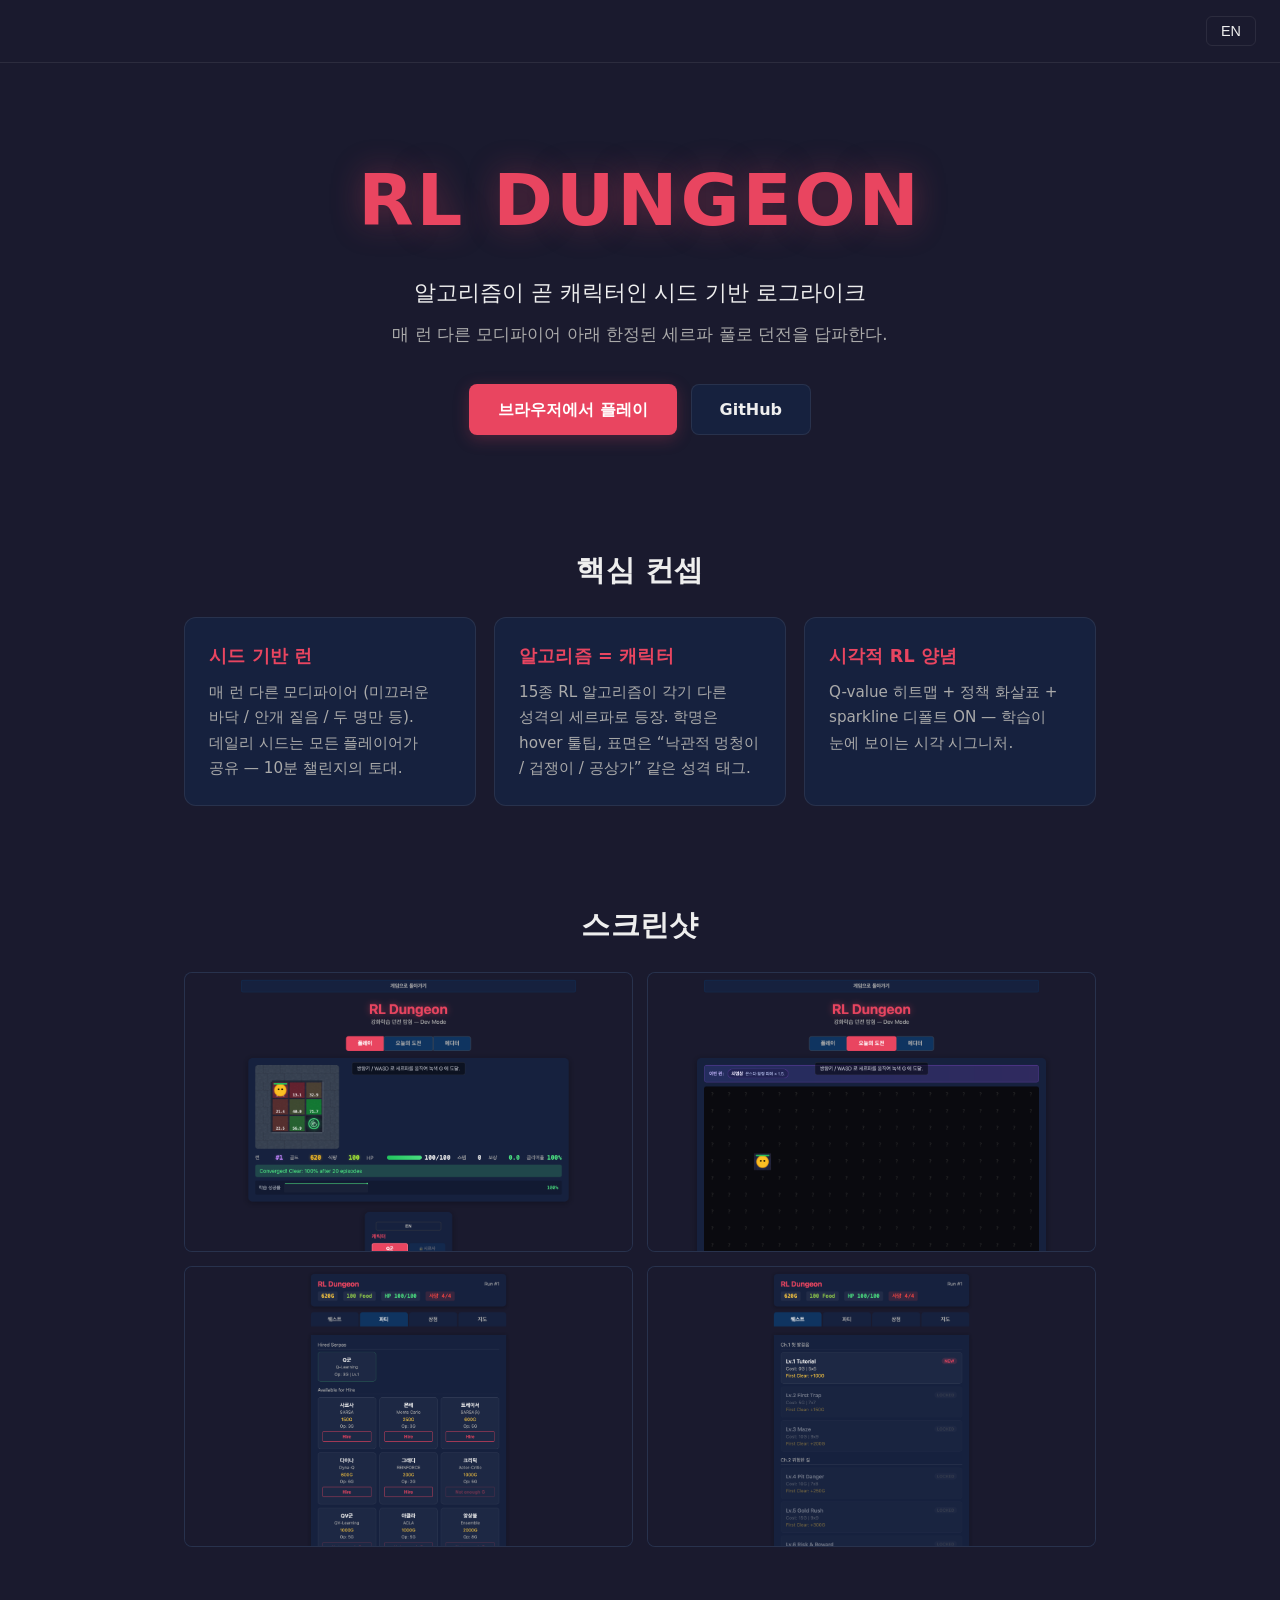
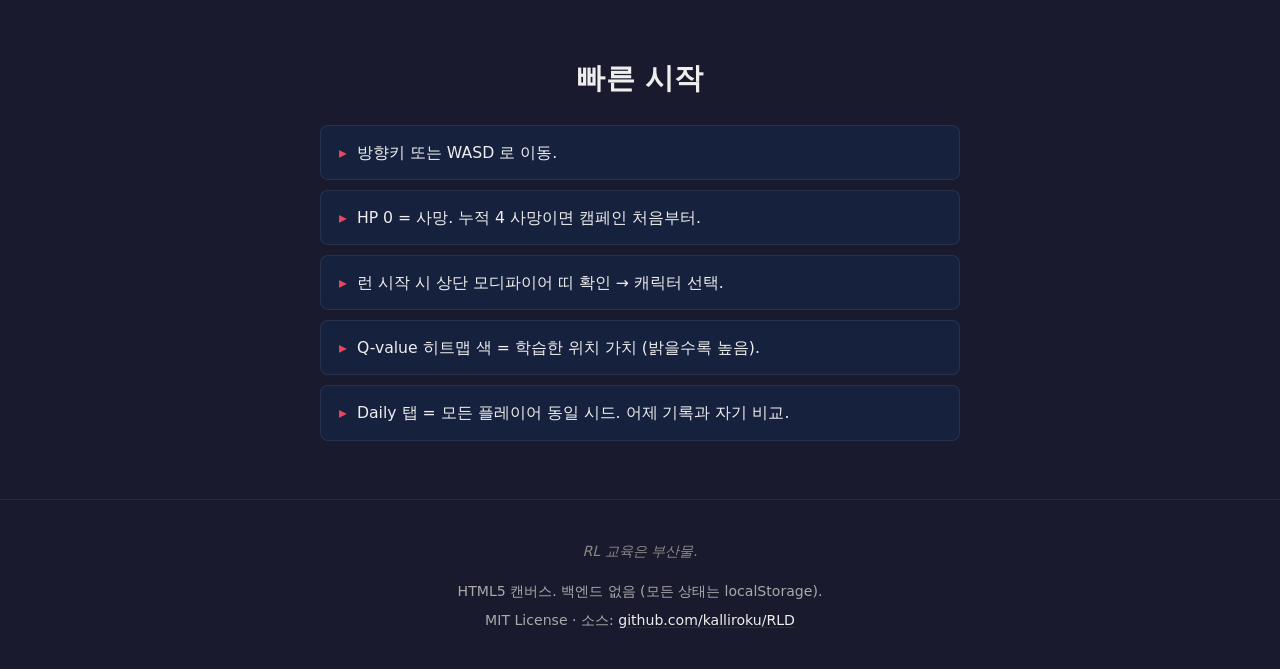
==== commit 6d5bc04b: "Add landing screenshot grid (B-208.1 산출물 4장) + data-i18n-alt pattern [reviewed] B-208 1차의 2×2 placeh" ====
--- a/web/index.html
+++ b/web/index.html
@@ -46,12 +46,15 @@
     <section class="landing-section">
         <h2 data-i18n="landing.screenshots.heading">스크린샷</h2>
         <div class="screenshot-grid">
-            <div class="screenshot-placeholder" aria-hidden="true"></div>
-            <div class="screenshot-placeholder" aria-hidden="true"></div>
-            <div class="screenshot-placeholder" aria-hidden="true"></div>
-            <div class="screenshot-placeholder" aria-hidden="true"></div>
+            <img class="screenshot-figure" src="assets/screenshots/play-training.png"
+                 data-i18n-alt="landing.screenshot.training.alt" alt="Q-heatmap 시각화">
+            <img class="screenshot-figure" src="assets/screenshots/play-daily.png"
+                 data-i18n-alt="landing.screenshot.daily.alt" alt="오늘의 도전">
+            <img class="screenshot-figure" src="assets/screenshots/play-party.png"
+                 data-i18n-alt="landing.screenshot.party.alt" alt="세르파 길드">
+            <img class="screenshot-figure" src="assets/screenshots/play-quest.png"
+                 data-i18n-alt="landing.screenshot.quest.alt" alt="챕터 진행">
         </div>
-        <p class="muted" data-i18n="landing.screenshots.coming">곧 추가됩니다.</p>
     </section>
 
     <section class="landing-section">
--- a/web/css/landing.css
+++ b/web/css/landing.css
@@ -197,17 +197,15 @@
     margin-bottom: 12px;
 }
 
-.screenshot-placeholder {
+.screenshot-figure {
     width: 100%;
-    min-height: 220px;
-    background: linear-gradient(135deg, var(--bg-secondary) 0%, var(--bg-tertiary) 100%);
-    border: 1px dashed var(--border);
+    aspect-ratio: 16 / 10;
+    object-fit: cover;
+    object-position: center top;
+    background: var(--bg-secondary);
+    border: 1px solid var(--border);
     border-radius: 8px;
-    display: flex;
-    align-items: center;
-    justify-content: center;
-    color: var(--text-muted);
-    font-size: 0.85rem;
+    display: block;
 }
 
 .muted {
@@ -309,8 +307,8 @@
         grid-template-columns: 1fr;
     }
 
-    .screenshot-placeholder {
-        min-height: 180px;
+    .screenshot-figure {
+        aspect-ratio: 16 / 9;
     }
 
     .quickstart-list li {
